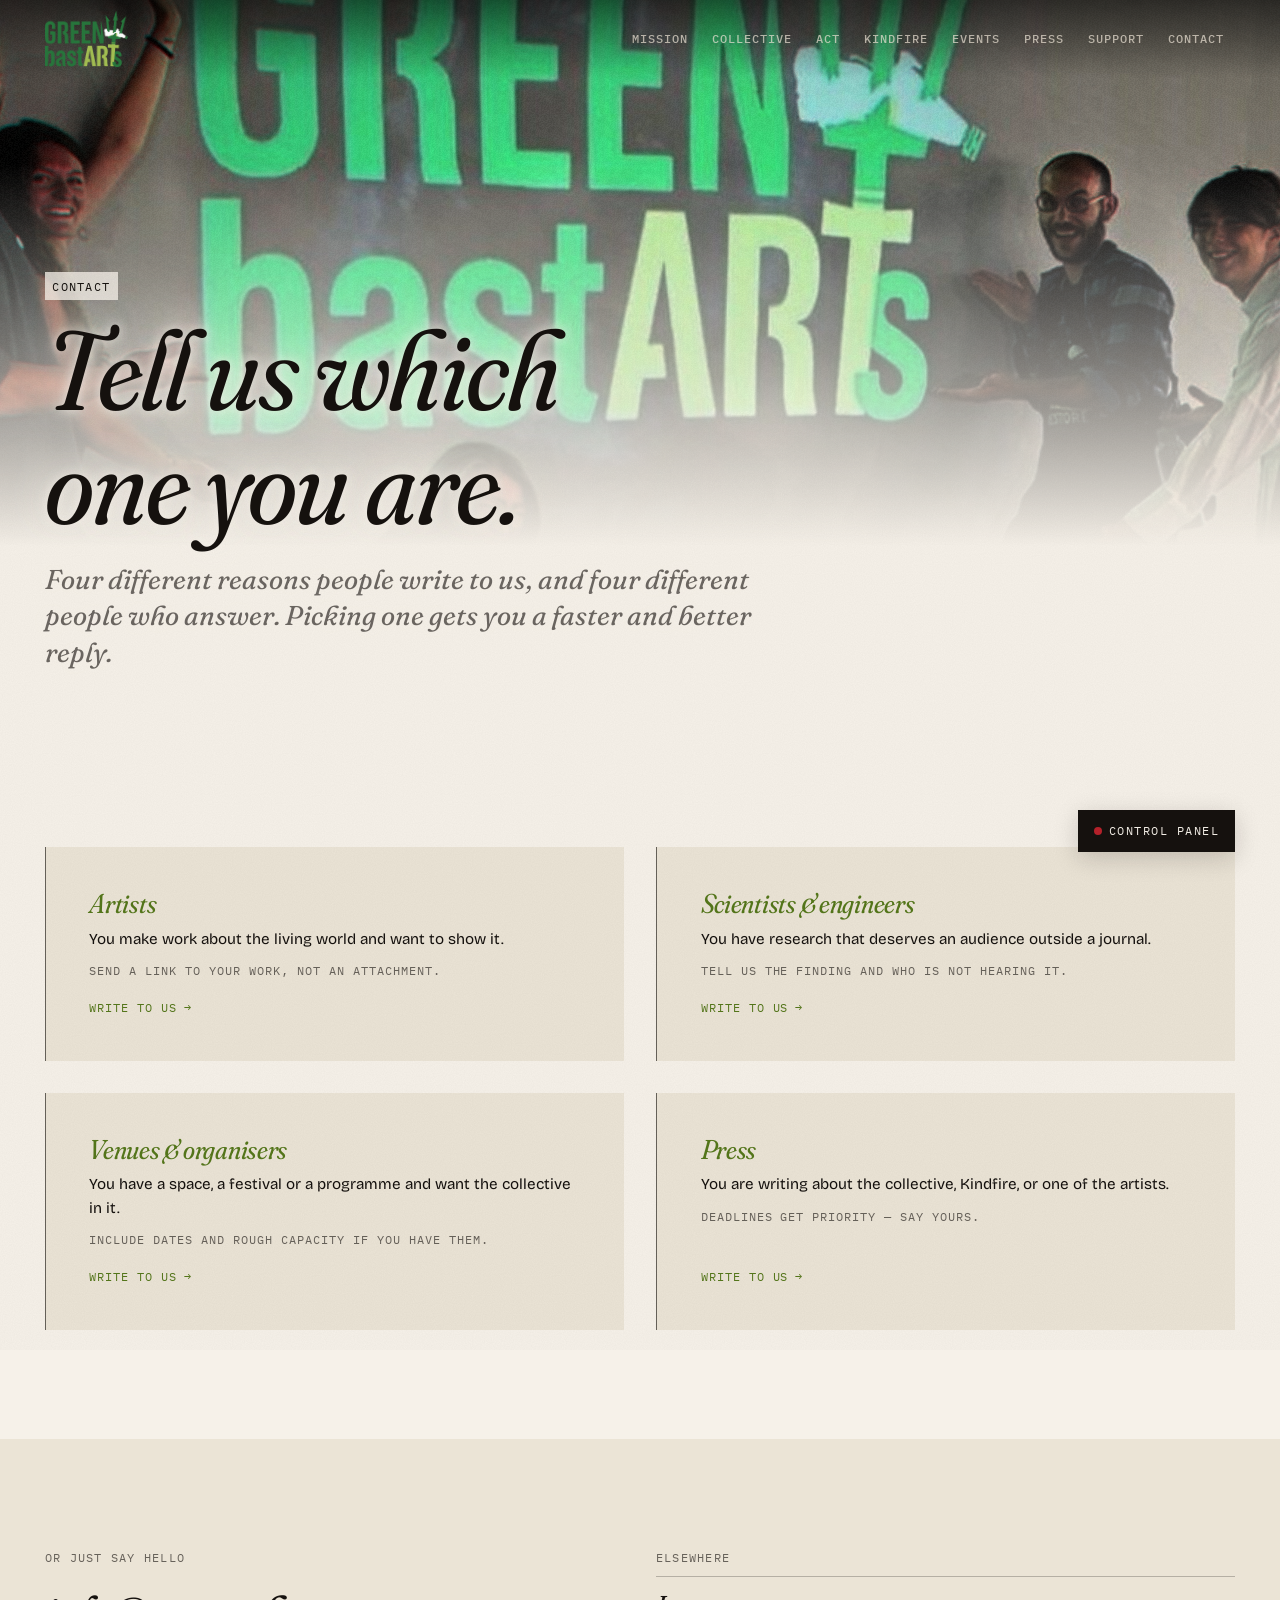
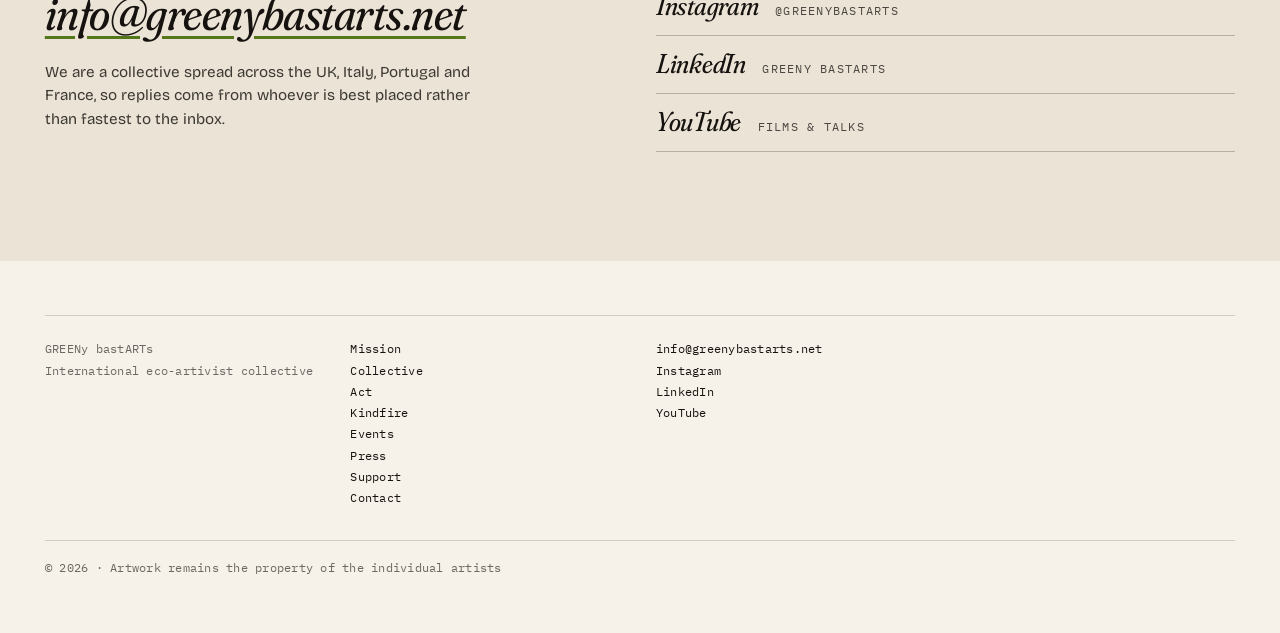
==== contact/index.html @ d74248ca "GREENy bastARTs - built site (staging mirror) Built from Basiloco/greenybastarts. .nojekyll keeps Gi" ====
<!DOCTYPE html><html lang="en-GB" class="no-js"> <head><meta name="robots" content="noindex, nofollow"><meta charset="utf-8"><script>document.documentElement.classList.remove('no-js');</script><meta name="viewport" content="width=device-width, initial-scale=1"><title>Contact — GREENy bastARTs</title><meta name="description" content="Get in touch with the GREENy bastARTs eco-artivist collective: artist submissions, research collaboration, venues, and press."><link rel="canonical" href="https://www.greenybastarts.net/contact/"><meta property="og:site_name" content="GREENy bastARTs"><meta property="og:title" content="Contact — GREENy bastARTs"><meta property="og:description" content="Get in touch with the GREENy bastARTs eco-artivist collective: artist submissions, research collaboration, venues, and press."><meta property="og:type" content="website"><meta property="og:image" content="/img/round-green-bastard.png"><meta name="twitter:card" content="summary_large_image"><link rel="icon" href="/img/round-green-bastard.png"><link rel="preconnect" href="https://fonts.googleapis.com"><link rel="preconnect" href="https://fonts.gstatic.com" crossorigin><link rel="stylesheet" href="https://fonts.googleapis.com/css2?family=Fraunces:ital,opsz,wght,SOFT,WONK@0,9..144,300..700,0..100,0..1;1,9..144,300..700,0..100,0..1&family=Bricolage+Grotesque:opsz,wdth,wght@12..96,75..100,300..700&family=IBM+Plex+Mono:wght@400;500&display=swap"><meta name="astro-view-transitions-enabled" content="true"><meta name="astro-view-transitions-fallback" content="animate"><script type="module" src="/_astro/ClientRouter.astro_astro_type_script_index_0_lang.CDGfc0hd.js"></script><link rel="stylesheet" href="/_astro/contact.BU_7U3_t.css">
<style>.page-hero[data-astro-cid-s5hxusys]{min-height:82vh;display:flex;align-items:flex-end;background:linear-gradient(to bottom,transparent 22%,var(--ink) 74%);position:relative}.ph-video[data-astro-cid-s5hxusys]{position:absolute;inset:0;width:100%;height:100%;object-fit:cover;z-index:-1;background:#0d0b0a}.has-video[data-astro-cid-s5hxusys]{min-height:88vh}.has-video[data-astro-cid-s5hxusys] .ph-in[data-astro-cid-s5hxusys]{position:relative}@media(prefers-reduced-motion:reduce){.ph-video[data-astro-cid-s5hxusys]{display:none}}.page-hero[data-astro-cid-s5hxusys] .u-eyebrow[data-astro-cid-s5hxusys]{display:inline-block;padding:.35em .6em;background:color-mix(in srgb,var(--ink) 78%,transparent);color:var(--paper)}.ph-in[data-astro-cid-s5hxusys]{padding-bottom:clamp(2rem,1rem + 4vw,5rem)}.ph-title[data-astro-cid-s5hxusys]{font-size:var(--t-2xl);margin-top:.8rem;max-width:14ch;text-shadow:0 0 40px var(--ink),0 0 12px var(--ink)}.ph-lede[data-astro-cid-s5hxusys]{font-family:var(--serif);font-style:italic;font-variation-settings:"opsz" 40,"SOFT" 40,"WONK" 1;font-size:var(--t-md);line-height:1.35;margin-top:1.2rem;max-width:44ch;color:var(--mute);text-shadow:0 0 30px var(--ink),0 0 8px var(--ink)}
.route-grid[data-astro-cid-uw5kdbxl]{list-style:none;padding:0;margin:0}.route-in[data-astro-cid-uw5kdbxl]{height:100%;background:var(--ink-2);border-left:var(--seam) solid var(--tide);display:flex;flex-direction:column;gap:.6rem;text-decoration:none;color:inherit;transition:border-color .3s ease,background .3s ease}.route-in[data-astro-cid-uw5kdbxl]:hover,.route-in[data-astro-cid-uw5kdbxl]:focus-visible{border-left-color:var(--lichen);background:var(--forest-deep)}.route-who[data-astro-cid-uw5kdbxl]{font-size:var(--t-md);color:var(--lichen)}.route-what[data-astro-cid-uw5kdbxl]{font-size:var(--t-sm);color:var(--pulp)}.route-note[data-astro-cid-uw5kdbxl]{color:var(--tide);letter-spacing:.08em;flex:1}.route-go[data-astro-cid-uw5kdbxl]{color:var(--lichen);display:inline-flex;align-items:center;gap:.5em;margin-top:.5rem}.route-in[data-astro-cid-uw5kdbxl]:hover .arw[data-astro-cid-uw5kdbxl]{transform:translate(4px)}.route-go[data-astro-cid-uw5kdbxl] .arw[data-astro-cid-uw5kdbxl]{transition:transform .24s ease}.reach[data-astro-cid-uw5kdbxl]{padding-block:var(--bay)}.reach-grid[data-astro-cid-uw5kdbxl]{gap:var(--gut);align-items:start}.reach-mail[data-astro-cid-uw5kdbxl]{font-size:var(--t-lg);word-break:break-word}.reach-a[data-astro-cid-uw5kdbxl]{color:inherit;text-decoration-color:var(--lichen);text-underline-offset:6px;text-decoration-thickness:3px}.reach-a[data-astro-cid-uw5kdbxl]:hover{color:var(--lichen)}.reach-note[data-astro-cid-uw5kdbxl]{color:color-mix(in srgb,var(--pulp) 82%,transparent);max-width:44ch;font-size:var(--t-sm)}.social[data-astro-cid-uw5kdbxl]{list-style:none;padding:0;margin:.6rem 0 0}.soc[data-astro-cid-uw5kdbxl]{display:flex;flex-wrap:wrap;align-items:baseline;gap:.2em .9em;padding:.9rem 0;border-top:var(--seam) solid color-mix(in srgb,var(--pulp) 25%,transparent);text-decoration:none;color:inherit}.social[data-astro-cid-uw5kdbxl] li[data-astro-cid-uw5kdbxl]:last-child .soc[data-astro-cid-uw5kdbxl]{border-bottom:var(--seam) solid color-mix(in srgb,var(--pulp) 25%,transparent)}.soc-n[data-astro-cid-uw5kdbxl]{font-size:var(--t-md)}.soc[data-astro-cid-uw5kdbxl]:hover .soc-n[data-astro-cid-uw5kdbxl]{color:var(--lichen)}.soc-h[data-astro-cid-uw5kdbxl]{color:color-mix(in srgb,var(--pulp) 75%,transparent);letter-spacing:.1em}
</style></head> <body class> <canvas class="scene" id="scene" aria-hidden="true" data-astro-transition-persist="scene"></canvas> <div class="cursor" id="cursor" aria-hidden="true" data-astro-transition-persist="cursor"><span></span></div> <script type="module" src="/_astro/Scene.astro_astro_type_script_index_0_lang.OBQF2uPX.js"></script>  <a class="skip" href="#main">Skip to content</a> <header class="site-head" data-astro-transition-persist="head"> <div class="head-inner"> <a class="brand" href="/" aria-label="GREENy bastARTs — home"> <img src="/img/greeny-bastard.png" alt="" width="120" height="80"> </a> <button class="burger u-mono" type="button" aria-expanded="false" aria-controls="sitenav" data-burger> <span data-burger-label>Menu</span> </button> <nav class="site-nav" id="sitenav" aria-label="Main"> <ul> <li><a href="/what" data-nav>Mission</a></li><li><a href="/who" data-nav>Collective</a></li><li><a href="/how" data-nav>Act</a></li><li><a href="/kindfire" data-nav>Kindfire</a></li><li><a href="/events" data-nav>Events</a></li><li><a href="/press" data-nav>Press</a></li><li><a href="/shop" data-nav>Support</a></li><li><a href="/contact" data-nav aria-current="page">Contact</a></li> </ul> </nav> </div> </header> <main id="main" data-photo="/img/yes-2.jpg">  <section class="page-hero " data-astro-cid-s5hxusys>  <div class="shell ph-in" data-astro-cid-s5hxusys> <p class="u-eyebrow" data-astro-cid-s5hxusys>Contact</p> <h1 class="u-display ph-title" data-astro-cid-s5hxusys>Tell us which one you are.</h1> <p class="ph-lede" data-astro-cid-s5hxusys>Four different reasons people write to us, and four different people who answer. Picking one gets you a faster and better reply.</p>  </div> </section>  <section class="bay shell" data-astro-cid-uw5kdbxl> <ul class="tess route-grid" data-astro-cid-uw5kdbxl> <li class="f-6 route rv" data-astro-cid-uw5kdbxl> <a class="route-in pad" href="mailto:info@greenybastarts.net?subject=Artist%20submission" data-astro-cid-uw5kdbxl> <h2 class="u-display route-who" data-astro-cid-uw5kdbxl>Artists</h2> <p class="route-what" data-astro-cid-uw5kdbxl>You make work about the living world and want to show it.</p> <p class="route-note u-mono" data-astro-cid-uw5kdbxl>Send a link to your work, not an attachment.</p> <span class="route-go u-mono" data-astro-cid-uw5kdbxl>
Write to us <span class="arw" aria-hidden="true" data-astro-cid-uw5kdbxl>&rarr;</span> </span> </a> </li><li class="f-6 route rv" data-astro-cid-uw5kdbxl> <a class="route-in pad" href="mailto:info@greenybastarts.net?subject=Research%20collaboration" data-astro-cid-uw5kdbxl> <h2 class="u-display route-who" data-astro-cid-uw5kdbxl>Scientists &amp; engineers</h2> <p class="route-what" data-astro-cid-uw5kdbxl>You have research that deserves an audience outside a journal.</p> <p class="route-note u-mono" data-astro-cid-uw5kdbxl>Tell us the finding and who is not hearing it.</p> <span class="route-go u-mono" data-astro-cid-uw5kdbxl>
Write to us <span class="arw" aria-hidden="true" data-astro-cid-uw5kdbxl>&rarr;</span> </span> </a> </li><li class="f-6 route rv" data-astro-cid-uw5kdbxl> <a class="route-in pad" href="mailto:info@greenybastarts.net?subject=Venue%20or%20programme" data-astro-cid-uw5kdbxl> <h2 class="u-display route-who" data-astro-cid-uw5kdbxl>Venues &amp; organisers</h2> <p class="route-what" data-astro-cid-uw5kdbxl>You have a space, a festival or a programme and want the collective in it.</p> <p class="route-note u-mono" data-astro-cid-uw5kdbxl>Include dates and rough capacity if you have them.</p> <span class="route-go u-mono" data-astro-cid-uw5kdbxl>
Write to us <span class="arw" aria-hidden="true" data-astro-cid-uw5kdbxl>&rarr;</span> </span> </a> </li><li class="f-6 route rv" data-astro-cid-uw5kdbxl> <a class="route-in pad" href="mailto:info@greenybastarts.net?subject=Press%20enquiry" data-astro-cid-uw5kdbxl> <h2 class="u-display route-who" data-astro-cid-uw5kdbxl>Press</h2> <p class="route-what" data-astro-cid-uw5kdbxl>You are writing about the collective, Kindfire, or one of the artists.</p> <p class="route-note u-mono" data-astro-cid-uw5kdbxl>Deadlines get priority — say yours.</p> <span class="route-go u-mono" data-astro-cid-uw5kdbxl>
Write to us <span class="arw" aria-hidden="true" data-astro-cid-uw5kdbxl>&rarr;</span> </span> </a> </li> </ul> </section> <section class="reach g-forest" data-astro-cid-uw5kdbxl> <div class="shell" data-astro-cid-uw5kdbxl> <div class="tess reach-grid" data-astro-cid-uw5kdbxl> <div class="f-6 stack" data-astro-cid-uw5kdbxl> <p class="u-eyebrow" data-astro-cid-uw5kdbxl>Or just say hello</p> <p class="reach-mail u-display" data-astro-cid-uw5kdbxl> <a class="reach-a" href="mailto:info@greenybastarts.net" data-astro-cid-uw5kdbxl>info@greenybastarts.net</a> </p> <p class="reach-note" data-astro-cid-uw5kdbxl>
We are a collective spread across the UK, Italy, Portugal and France, so replies come
            from whoever is best placed rather than fastest to the inbox.
</p> </div> <div class="f-6 stack-sm" data-astro-cid-uw5kdbxl> <p class="u-eyebrow" data-astro-cid-uw5kdbxl>Elsewhere</p> <ul class="social" data-astro-cid-uw5kdbxl> <li data-astro-cid-uw5kdbxl> <a class="soc" href="https://www.instagram.com/greenybastarts/" target="_blank" rel="me noopener" data-astro-cid-uw5kdbxl> <span class="soc-n u-display" data-astro-cid-uw5kdbxl>Instagram</span> <span class="soc-h u-mono" data-astro-cid-uw5kdbxl>@greenybastarts</span> </a> </li> <li data-astro-cid-uw5kdbxl> <a class="soc" href="https://www.linkedin.com/company/greenybastarts/" target="_blank" rel="me noopener" data-astro-cid-uw5kdbxl> <span class="soc-n u-display" data-astro-cid-uw5kdbxl>LinkedIn</span> <span class="soc-h u-mono" data-astro-cid-uw5kdbxl>GREENy bastARTs</span> </a> </li> <li data-astro-cid-uw5kdbxl> <a class="soc" href="https://www.youtube.com/channel/UC-2mrV_EYEUT1VHwZpwODZg" target="_blank" rel="me noopener" data-astro-cid-uw5kdbxl> <span class="soc-n u-display" data-astro-cid-uw5kdbxl>YouTube</span> <span class="soc-h u-mono" data-astro-cid-uw5kdbxl>Films & talks</span> </a> </li> </ul> </div> </div> </div> </section>  </main> <footer class="site-foot"> <div class="shell"> <hr class="rule"> <div class="foot-grid"> <p class="u-mono foot-cell">GREENy bastARTs<br>International eco-artivist collective</p> <ul class="foot-cell u-mono foot-list"> <li><a href="/what">Mission</a></li><li><a href="/who">Collective</a></li><li><a href="/how">Act</a></li><li><a href="/kindfire">Kindfire</a></li><li><a href="/events">Events</a></li><li><a href="/press">Press</a></li><li><a href="/shop">Support</a></li><li><a href="/contact">Contact</a></li> </ul> <ul class="foot-cell u-mono foot-list"> <li><a href="mailto:info@greenybastarts.net">info@greenybastarts.net</a></li> <li><a href="https://www.instagram.com/greenybastarts/" rel="me noopener" target="_blank">Instagram</a></li> <li><a href="https://www.linkedin.com/company/greenybastarts/" rel="me noopener" target="_blank">LinkedIn</a></li> <li><a href="https://www.youtube.com/channel/UC-2mrV_EYEUT1VHwZpwODZg" rel="me noopener" target="_blank">YouTube</a></li> </ul> <p class="u-mono foot-cell foot-legal">&copy; 2026 &middot; Artwork remains the property of the individual artists</p> </div> </div> </footer> <div class="cp" data-cp hidden> <button class="cp-toggle u-mono" type="button" data-cp-toggle aria-expanded="false" aria-controls="cp-box"> <span class="cp-dot" aria-hidden="true"></span> Control panel
</button> <section class="cp-box" id="cp-box" aria-label="Control panel" hidden> <header class="cp-head"> <div> <p class="u-eyebrow">Control panel</p> <p class="cp-sub">Talk to the session building this site. Say what to change.</p> </div> <button class="cp-close" type="button" data-cp-close aria-label="Close">×</button> </header> <form class="cp-gate" data-cp-gate> <label class="u-mono" for="cp-key">Password</label> <input id="cp-key" type="password" autocomplete="off" required> <label class="u-mono" for="cp-name">Your name</label> <input id="cp-name" type="text" autocomplete="name" maxlength="40" required> <button class="btn" type="submit">Enter <span class="arw" aria-hidden="true">&rarr;</span></button> <p class="cp-err u-mono" data-cp-err hidden>Not that one.</p> </form> <div class="cp-chat" data-cp-chat hidden> <ol class="cp-log" data-cp-log role="log" aria-live="polite"></ol> <form class="cp-send" data-cp-send> <textarea data-cp-text rows="2" maxlength="1500" placeholder="What should change?" required></textarea> <button class="btn" type="submit">Send <span class="arw" aria-hidden="true">&rarr;</span></button> </form> <p class="cp-note u-mono">Replies arrive here when the session picks it up. <button type="button" class="cp-leave" data-cp-leave>Leave</button></p> </div> </section> </div> <script type="module">const s="cp-key",g="cp-name",b="cp-open",a={get:e=>{try{return localStorage.getItem(e)}catch{return null}},set:(e,l)=>{try{localStorage.setItem(e,l)}catch{}},del:e=>{try{localStorage.removeItem(e)}catch{}}};function N(){const e=document.querySelector("[data-cp]");if(!e||e.dataset.bound)return;e.dataset.bound="1",e.hidden=!1;const l=e.querySelector("[data-cp-toggle]"),S=e.querySelector("#cp-box"),r=e.querySelector("[data-cp-gate]"),v=e.querySelector("[data-cp-chat]"),i=e.querySelector("[data-cp-log]"),q=e.querySelector("[data-cp-err]"),x=e.querySelector("[data-cp-send]"),k=e.querySelector("[data-cp-text]");let d=0,u="";const w=t=>new Date(t).toLocaleString("en-GB",{day:"numeric",month:"short",hour:"2-digit",minute:"2-digit"}),I=t=>{const n=t.map(c=>c.id).join(",");n!==u&&(u=n,i.replaceChildren(...t.map(c=>{const o=document.createElement("li");o.className=`cp-m is-${c.role}`;const h=document.createElement("p");h.className="u-mono cp-who",h.textContent=`${c.role==="session"?"the session":c.from} · ${w(c.ts)}`;const f=document.createElement("p");return f.className="cp-text",f.textContent=c.text,o.append(h,f),o})),i.scrollTop=i.scrollHeight)},p=async()=>{const t=a.get(s);if(t)try{const n=await fetch(`/api/panel?key=${encodeURIComponent(t)}`,{cache:"no-store"});if(n.status===401){m();return}n.ok&&I((await n.json()).messages??[])}catch{}},L=()=>{clearInterval(d),d=window.setInterval(p,6e3),p()},E=()=>{r.hidden=!0,v.hidden=!1,L()},m=()=>{a.del(s),a.del(g),clearInterval(d),v.hidden=!0,r.hidden=!1},y=t=>{S.hidden=!t,l.setAttribute("aria-expanded",String(t)),a.set(b,t?"1":"0"),t&&a.get(s)&&E(),t||clearInterval(d)};l.addEventListener("click",()=>y(S.hidden)),e.querySelector("[data-cp-close]").addEventListener("click",()=>y(!1)),e.querySelector("[data-cp-leave]").addEventListener("click",m),r.addEventListener("submit",async t=>{t.preventDefault();const n=r.querySelector("#cp-key").value.trim(),c=r.querySelector("#cp-name").value.trim(),o=await fetch(`/api/panel?key=${encodeURIComponent(n)}`,{cache:"no-store"}).catch(()=>null);if(!o||o.status===401){q.hidden=!1;return}q.hidden=!0,a.set(s,n),a.set(g,c),E()}),x.addEventListener("submit",async t=>{t.preventDefault();const n=k.value.trim();if(!n)return;const c=await fetch("/api/panel",{method:"POST",headers:{"content-type":"application/json"},body:JSON.stringify({key:a.get(s),from:a.get(g)??"someone",text:n})}).catch(()=>null);c?.ok?(k.value="",u="",p()):c?.status===401&&m()}),a.get(b)==="1"&&y(!0)}document.addEventListener("astro:page-load",N);</script>  <script type="module">const a=()=>window.matchMedia("(prefers-reduced-motion: reduce)").matches;function d(){const e=document.querySelectorAll(".rv:not(.is-in)");if(a()||!("IntersectionObserver"in window))return e.forEach(t=>t.classList.add("is-in")),()=>{};const r=new IntersectionObserver(t=>{for(const n of t)n.isIntersecting&&(n.target.classList.add("is-in"),r.unobserve(n.target))},{rootMargin:"0px 0px -6% 0px",threshold:.05});return e.forEach(t=>r.observe(t)),()=>r.disconnect()}function l(){const e=document.querySelector(".site-head"),r=document.querySelector("[data-burger]"),t=document.querySelector("[data-burger-label]");if(!e)return()=>{};const n=()=>{const o=e.classList.toggle("is-open");r?.setAttribute("aria-expanded",String(o)),t&&(t.textContent=o?"Close":"Menu")};r?.addEventListener("click",n);const c=()=>e.classList.toggle("is-stuck",window.scrollY>40);c(),window.addEventListener("scroll",c,{passive:!0});const i=location.pathname.replace(/\/$/,"")||"/";return document.querySelectorAll("[data-nav]").forEach(o=>{(o.getAttribute("href").replace(/\/$/,"")||"/")===i?o.setAttribute("aria-current","page"):o.removeAttribute("aria-current")}),()=>{r?.removeEventListener("click",n),window.removeEventListener("scroll",c),e.classList.remove("is-open")}}let s=[];function u(){s.forEach(e=>e()),s=[d(),l()]}document.addEventListener("astro:page-load",u);document.addEventListener("astro:before-swap",()=>{s.forEach(e=>e()),s=[]});</script>  </body> </html>
---- _astro/contact.BU_7U3_t.css ----
:root{--ink: #f6f1e9;--ink-2: #ebe4d6;--paper: #16120f;--red: #b7222b;--green: #9cc048;--green-ink: #55771b;--mute: rgba(22, 18, 15, .62);--line: rgba(22, 18, 15, .16);--dark: #16120f;--light: #efe6d8;--pulp: var(--paper);--lichen: var(--green-ink);--lichen-hot: #6f9a22;--pulp-2: var(--paper);--forest: var(--ink-2);--forest-deep: var(--ink-2);--tide: var(--mute);--tide-pale: var(--mute);--seam: 1px;--rule: 1px;--serif: "Fraunces", "Iowan Old Style", Georgia, serif;--sans: "Bricolage Grotesque", system-ui, sans-serif;--mono: "IBM Plex Mono", ui-monospace, Menlo, monospace;--display: var(--serif);--body: var(--sans);--t-xs: clamp(.7rem, .66rem + .18vw, .78rem);--t-sm: clamp(.86rem, .82rem + .2vw, .95rem);--t-base: clamp(1.02rem, .96rem + .3vw, 1.15rem);--t-md: clamp(1.3rem, 1.15rem + .7vw, 1.7rem);--t-lg: clamp(1.9rem, 1.4rem + 2vw, 3rem);--t-xl: clamp(2.6rem, 1.5rem + 4.5vw, 5.4rem);--t-2xl: clamp(3.2rem, 1.4rem + 7vw, 8rem);--gut: clamp(1rem, .6rem + 1.8vw, 2rem);--bay: clamp(3.5rem, 2rem + 6vw, 8rem);--measure: 58ch;--edge: clamp(1.1rem, .4rem + 3vw, 4.5rem);color-scheme:dark}*,*:before,*:after{box-sizing:border-box}*{margin:0}html{-webkit-text-size-adjust:100%;overflow-x:clip}@media(prefers-reduced-motion:reduce){*,*:before,*:after{animation-duration:.001ms!important;animation-iteration-count:1!important;transition-duration:.001ms!important}}body{background:var(--ink);color:var(--paper);font-family:var(--sans);font-size:var(--t-base);line-height:1.55;font-weight:400;-webkit-font-smoothing:antialiased;text-rendering:optimizeLegibility;overflow-x:hidden}body:after{content:"";position:fixed;inset:-50%;z-index:998;pointer-events:none;opacity:.055;background-image:url("data:image/svg+xml;utf8,<svg xmlns='http://www.w3.org/2000/svg' width='240' height='240'><filter id='n'><feTurbulence type='fractalNoise' baseFrequency='0.9' numOctaves='2' stitchTiles='stitch'/><feColorMatrix values='0 0 0 0 0 0 0 0 0 0 0 0 0 0 0 0 0 0 0.6 0'/></filter><rect width='100%' height='100%' filter='url(%23n)'/></svg>");animation:grain .5s steps(3) infinite}@keyframes grain{0%{transform:translate(0)}33%{transform:translate(-3%,2%)}66%{transform:translate(2%,-3%)}to{transform:translate(0)}}@media(prefers-reduced-motion:reduce){body:after{animation:none}}main{position:relative;z-index:1}img,picture,svg,video{display:block;max-width:100%;height:auto}button,input,textarea,select{font:inherit;color:inherit}:focus-visible{outline:2px solid var(--green-ink);outline-offset:3px}::selection{background:var(--red);color:var(--light)}.u-display{font-family:var(--serif);font-weight:400;font-style:italic;font-variation-settings:"opsz" 144,"SOFT" 60,"WONK" 1;line-height:1.02;letter-spacing:-.01em;text-wrap:balance}.u-display-roman{font-style:normal;font-variation-settings:"opsz" 144,"SOFT" 30,"WONK" 0}.u-mono{font-family:var(--mono);font-size:var(--t-xs);font-weight:400;letter-spacing:.08em;text-transform:uppercase}.u-eyebrow{font-family:var(--mono);font-size:var(--t-xs);letter-spacing:.1em;text-transform:uppercase;color:var(--mute)}.u-lede{font-family:var(--serif);font-style:italic;font-variation-settings:"opsz" 40,"SOFT" 40,"WONK" 1;font-size:var(--t-md);line-height:1.35;max-width:38ch;text-wrap:pretty}.u-prose{max-width:var(--measure);text-wrap:pretty}.u-prose>*+*{margin-top:1em}.u-prose strong{font-weight:600;color:var(--paper)}.u-prose a,.prose-link{color:inherit;text-decoration-color:var(--red);text-decoration-thickness:1px;text-underline-offset:4px}.u-prose a:hover,.prose-link:hover{color:var(--red)}.shell{width:100%;max-width:1500px;margin-inline:auto;padding-inline:var(--edge)}.bay{padding-block:var(--bay)}.stack-sm>*+*{margin-top:.6rem}.stack>*+*{margin-top:1.4rem}.pad{padding:clamp(1.4rem,.8rem + 2.4vw,3.2rem)}.pad-lg{padding:clamp(2rem,1rem + 4vw,5rem)}.tess{display:grid;grid-template-columns:repeat(12,1fr);gap:var(--gut)}.tess>*{min-width:0}@media(max-width:860px){.tess{grid-template-columns:repeat(6,1fr)}}.f-3{grid-column:span 3}.f-4{grid-column:span 4}.f-5{grid-column:span 5}.f-6{grid-column:span 6}.f-7{grid-column:span 7}.f-8{grid-column:span 8}.f-9{grid-column:span 9}.f-12{grid-column:span 12}@media(max-width:860px){.f-3,.f-4,.f-5{grid-column:span 3}.f-6,.f-7,.f-8,.f-9,.f-12{grid-column:span 6}}@media(max-width:520px){.f-3,.f-4,.f-5{grid-column:span 6}}.rule,.rule-thin{border:0;border-top:1px solid var(--line);margin:0}.page-hero~*{background-color:var(--ink)}.g-ink{background:var(--ink);color:var(--paper)}.g-ink-2{background:var(--ink-2);color:var(--paper)}.g-pulp{background:var(--paper);color:var(--ink)}.g-lichen{background:var(--green);color:var(--dark)}.g-forest,.g-forest-deep,.g-tide{background:var(--ink-2);color:var(--paper)}.g-pulp .u-eyebrow{color:#efe6d899}.g-lichen .u-eyebrow{color:#16120f99}.g-pulp .u-prose strong{color:var(--ink)}.btn{display:inline-flex;align-items:center;gap:.6em;font-family:var(--serif);font-style:italic;font-variation-settings:"opsz" 24,"SOFT" 40,"WONK" 1;font-size:var(--t-base);padding:.55em .2em;border:0;border-bottom:1px solid var(--line);background:transparent;color:inherit;text-decoration:none;cursor:pointer;transition:border-color .25s ease,color .25s ease}.btn:hover,.btn:focus-visible{border-bottom-color:var(--red);color:var(--paper)}.btn-solid{border-bottom-color:var(--green)}.g-pulp .btn{border-bottom-color:#efe6d859}.g-lichen .btn{border-bottom-color:#16120f59}.frag{position:relative;overflow:hidden;background:var(--ink-2)}.frag img{width:100%;height:100%;object-fit:cover;filter:saturate(.9) contrast(1.02)}.frag-fit img{object-fit:contain}.frag-fit.on-pulp{background:var(--paper)}.frag figcaption{font-family:var(--serif);font-style:italic;font-size:var(--t-sm);padding:.7rem 0;color:var(--mute)}.tess>.ar-1,.tess>.ar-43,.tess>.ar-34,.tess>.ar-169,.tess>.ar-219{align-self:start}.frag.ar-1>img{aspect-ratio:1;height:auto}.frag.ar-43>img{aspect-ratio:4 / 3;height:auto}.frag.ar-34>img{aspect-ratio:3 / 4;height:auto}.frag.ar-169>img{aspect-ratio:16 / 9;height:auto}.frag.ar-219>img{aspect-ratio:21 / 9;height:auto}.rv{opacity:0;filter:blur(6px);transform:translateY(10px);transition:opacity 1.1s ease,filter 1.1s ease,transform 1.1s ease}.rv.is-in{opacity:1;filter:none;transform:none}@media(prefers-reduced-motion:reduce){.rv{opacity:1;filter:none;transform:none}}.no-js .rv{opacity:1;filter:none;transform:none}.skip{position:absolute;left:-9999px;top:0;z-index:999;background:var(--green);color:var(--dark);padding:.8rem 1.2rem;font-family:var(--mono);font-size:var(--t-xs);text-transform:uppercase;letter-spacing:.08em;text-decoration:none}.skip:focus{left:0}.vh{position:absolute;width:1px;height:1px;overflow:hidden;clip-path:inset(50%);white-space:nowrap}.astro-route-announcer{position:absolute;left:0;top:0;clip:rect(0 0 0 0);clip-path:inset(50%);overflow:hidden;white-space:nowrap;width:1px;height:1px}.scene{position:fixed;inset:0;width:100%;height:100%;z-index:0;pointer-events:none;opacity:0;transition:opacity 1.2s ease;background:var(--ink)}.scene.is-live{opacity:1}.no-gl .scene{display:none}.cursor{position:fixed;left:0;top:0;z-index:999;pointer-events:none;width:0;height:0;display:none}.has-cursor .cursor{display:block}.has-cursor,.has-cursor a,.has-cursor button{cursor:none}.cursor span{position:absolute;left:-9px;top:-9px;width:18px;height:18px;border-radius:50%;border:1px solid #fff;background:#ffffff1f;mix-blend-mode:difference;transition:transform .35s cubic-bezier(.2,.8,.3,1),background .3s ease}.cursor.is-link span{transform:scale(2.6);background:#ffffff40}@keyframes astroFadeInOut{0%{opacity:1}to{opacity:0}}@keyframes astroFadeIn{0%{opacity:0;mix-blend-mode:plus-lighter}to{opacity:1;mix-blend-mode:plus-lighter}}@keyframes astroFadeOut{0%{opacity:1;mix-blend-mode:plus-lighter}to{opacity:0;mix-blend-mode:plus-lighter}}@keyframes astroSlideFromRight{0%{transform:translate(100%)}}@keyframes astroSlideFromLeft{0%{transform:translate(-100%)}}@keyframes astroSlideToRight{to{transform:translate(100%)}}@keyframes astroSlideToLeft{to{transform:translate(-100%)}}@media(prefers-reduced-motion){::view-transition-group(*),::view-transition-old(*),::view-transition-new(*){animation:none!important}[data-astro-transition-scope]{animation:none!important}}.cp [hidden]{display:none!important}.cp{position:fixed;right:var(--edge);bottom:calc(var(--edge) + .2rem);z-index:70;display:flex;flex-direction:column;align-items:flex-end;gap:.6rem}.cp-toggle{display:inline-flex;align-items:center;gap:.5em;background:var(--paper);color:var(--ink);border:0;padding:.7rem 1rem;cursor:pointer;box-shadow:0 6px 24px #16120f2e;letter-spacing:.12em}.cp-toggle:hover{background:var(--dark)}.cp-dot{width:8px;height:8px;border-radius:50%;background:var(--red);animation:cpbreathe 3.2s ease-in-out infinite}@keyframes cpbreathe{0%,to{opacity:.5}50%{opacity:1}}.cp-box{width:min(92vw,24rem);max-height:min(80vh,40rem);display:flex;flex-direction:column;background:var(--ink);color:var(--paper);border:1px solid var(--line);box-shadow:0 16px 50px #16120f38}.cp-head{display:flex;justify-content:space-between;align-items:flex-start;gap:1rem;padding:1rem 1rem .8rem;border-bottom:1px solid var(--line)}.cp-sub{margin-top:.3rem;font-family:var(--serif);font-style:italic;font-size:var(--t-sm);color:var(--mute)}.cp-close{background:transparent;border:0;color:var(--mute);font-size:1.4rem;line-height:1;cursor:pointer;padding:0 .2rem}.cp-close:hover{color:var(--paper)}.cp-gate,.cp-send{display:flex;flex-direction:column;gap:.5rem;padding:1rem}.cp-gate label{color:var(--mute)}.cp-gate input,.cp-send textarea{width:100%;font:inherit;font-size:var(--t-sm);padding:.55rem .6rem;background:var(--ink-2);color:var(--paper);border:1px solid var(--line);border-radius:0}.cp-gate input:focus-visible,.cp-send textarea:focus-visible{outline:2px solid var(--green-ink);outline-offset:2px}.cp-gate .btn,.cp-send .btn{align-self:flex-start}.cp-err{color:var(--red)}.cp-chat{display:flex;flex-direction:column;min-height:0}.cp-log{list-style:none;margin:0;padding:.8rem 1rem;overflow-y:auto;max-height:18rem;display:flex;flex-direction:column;gap:.7rem}.cp-log:empty:before{content:"Nothing yet. Say something.";font-family:var(--serif);font-style:italic;color:var(--mute)}.cp-m{padding:.5rem .7rem;background:var(--ink-2);border-left:2px solid var(--line)}.cp-m.is-session{border-left-color:var(--red)}.cp-who{color:var(--mute);text-transform:none;letter-spacing:.06em}.cp-text{margin-top:.25rem;font-size:var(--t-sm);white-space:pre-wrap}.cp-send{border-top:1px solid var(--line)}.cp-send textarea{resize:vertical;min-height:3.2rem}.cp-note{padding:0 1rem .9rem;color:var(--mute);text-transform:none;letter-spacing:.03em;display:flex;justify-content:space-between;gap:1rem}.cp-leave{background:transparent;border:0;color:var(--mute);font:inherit;text-decoration:underline;cursor:pointer;padding:0}@media(max-width:520px){.cp{right:.8rem;bottom:.8rem}.cp-box{width:calc(100vw - 1.6rem)}}@media(prefers-reduced-motion:reduce){.cp-dot{animation:none}}.site-head{position:fixed;top:0;left:0;right:0;z-index:60;background:linear-gradient(to bottom,rgba(0,0,0,.55),transparent);transition:background .4s ease}.site-head.is-stuck{background:linear-gradient(to bottom,rgba(246,241,233,.94),rgba(246,241,233,.6) 70%,transparent)}.site-head.is-stuck .site-nav a,.site-head.is-stuck .burger{color:var(--paper)}.site-head.is-stuck .burger{border-color:var(--line)}.head-inner{max-width:1600px;margin-inline:auto;padding:.7rem var(--edge);display:flex;align-items:center;gap:var(--gut)}.brand{flex:none;line-height:0}.brand img{width:clamp(80px,6.5vw,108px);height:auto}.site-nav{margin-left:auto}.site-nav ul{list-style:none;padding:0;margin:0;display:flex;gap:.1rem;flex-wrap:wrap}.site-nav a{display:block;font-family:var(--mono);font-size:var(--t-xs);font-weight:500;letter-spacing:.08em;text-transform:uppercase;text-decoration:none;color:var(--light);padding:.55rem .7rem;opacity:.7;transition:opacity .18s ease,color .18s ease}.site-nav a:hover,.site-nav a[aria-current=page]{opacity:1}html.is-light .site-nav a{color:var(--dark)}html.is-light .site-head{background:linear-gradient(to bottom,rgba(239,230,216,.55),transparent)}html.is-light .burger{color:var(--dark);border-color:#0d0b0a4d}.site-nav a[aria-current=page]{border-bottom:1px solid var(--red)}.burger{display:none;margin-left:auto;background:transparent;border:1px solid rgba(239,230,216,.4);color:var(--light);padding:.55rem .9rem;cursor:pointer}@media(max-width:1080px){.burger{display:block}.site-nav{display:none;width:100%;margin-left:0;order:3;padding-bottom:.6rem}.head-inner{flex-wrap:wrap}.site-head.is-open{background:var(--ink)}.site-head.is-open .site-nav a,.site-head.is-open .burger{color:var(--paper)}.site-head.is-open .burger{border-color:var(--line)}.site-head.is-open .site-nav{display:block}.site-nav ul{flex-direction:column;gap:0}.site-nav a{padding:.7rem 0;border-top:1px solid var(--line);opacity:1}}.site-foot{position:relative;z-index:1;background:var(--ink);padding-block:clamp(2rem,1rem + 3vw,4rem)}.foot-grid{display:grid;grid-template-columns:repeat(auto-fit,minmax(min(100%,14rem),1fr));gap:var(--gut);padding-top:1.4rem}.foot-cell{color:var(--mute);text-transform:none;letter-spacing:.02em;line-height:1.7}.foot-list{list-style:none;padding:0;margin:0}.foot-list a{color:var(--pulp);text-decoration:none}.foot-list a:hover{color:var(--lichen)}.foot-legal{grid-column:1 / -1;padding-top:1rem;border-top:1px solid var(--line)}
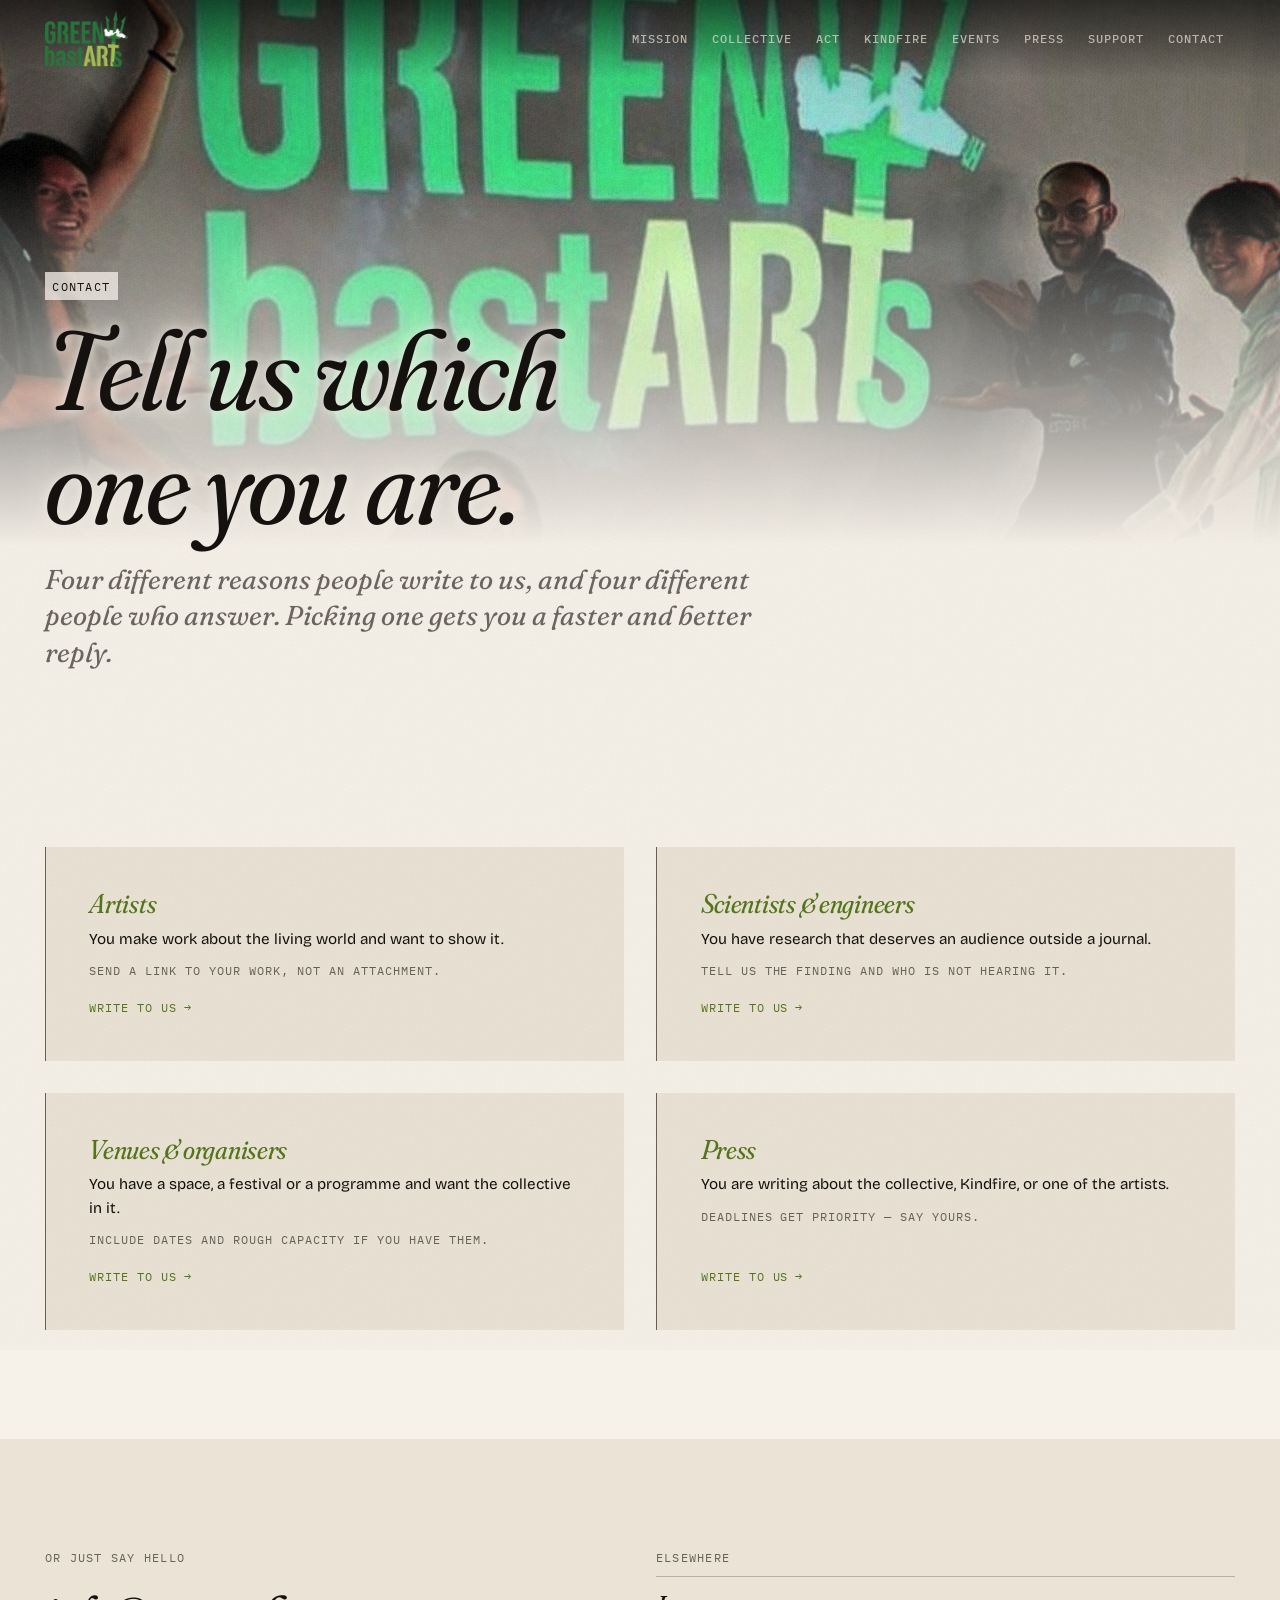
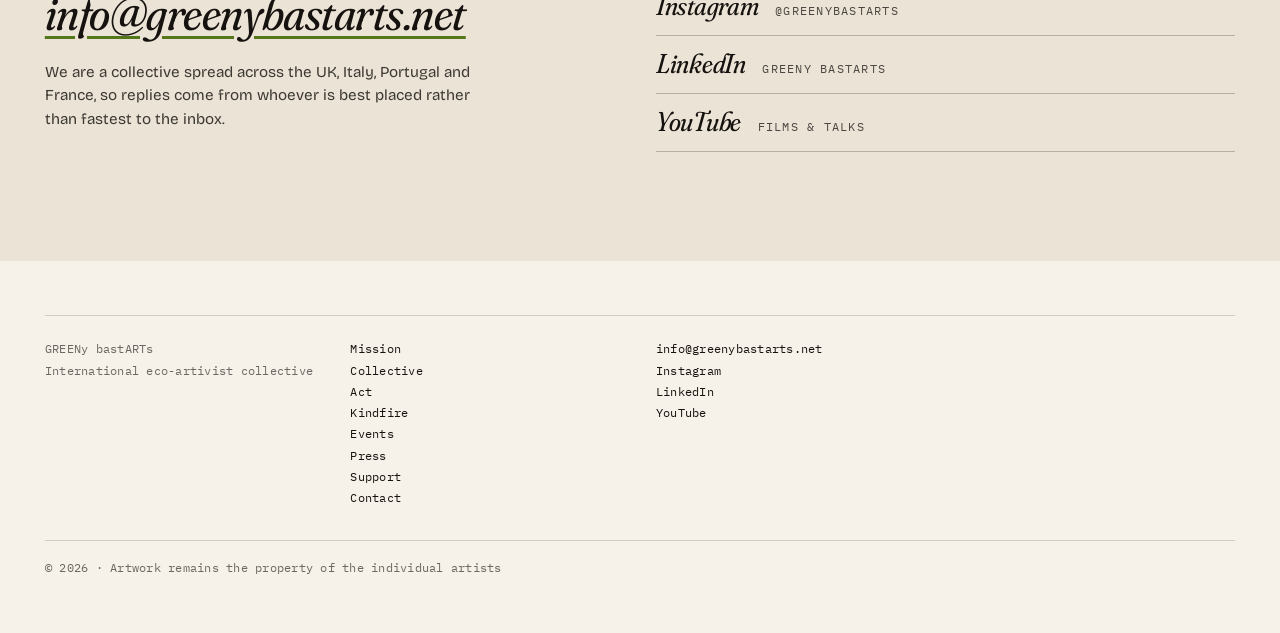
==== commit 95d32582: "Mirror rebuild 2026-09-16 20:00" ====
--- a/contact/index.html
+++ b/contact/index.html
@@ -8,5 +8,4 @@
 Write to us <span class="arw" aria-hidden="true" data-astro-cid-uw5kdbxl>&rarr;</span> </span> </a> </li> </ul> </section> <section class="reach g-forest" data-astro-cid-uw5kdbxl> <div class="shell" data-astro-cid-uw5kdbxl> <div class="tess reach-grid" data-astro-cid-uw5kdbxl> <div class="f-6 stack" data-astro-cid-uw5kdbxl> <p class="u-eyebrow" data-astro-cid-uw5kdbxl>Or just say hello</p> <p class="reach-mail u-display" data-astro-cid-uw5kdbxl> <a class="reach-a" href="mailto:info@greenybastarts.net" data-astro-cid-uw5kdbxl>info@greenybastarts.net</a> </p> <p class="reach-note" data-astro-cid-uw5kdbxl>
 We are a collective spread across the UK, Italy, Portugal and France, so replies come
             from whoever is best placed rather than fastest to the inbox.
-</p> </div> <div class="f-6 stack-sm" data-astro-cid-uw5kdbxl> <p class="u-eyebrow" data-astro-cid-uw5kdbxl>Elsewhere</p> <ul class="social" data-astro-cid-uw5kdbxl> <li data-astro-cid-uw5kdbxl> <a class="soc" href="https://www.instagram.com/greenybastarts/" target="_blank" rel="me noopener" data-astro-cid-uw5kdbxl> <span class="soc-n u-display" data-astro-cid-uw5kdbxl>Instagram</span> <span class="soc-h u-mono" data-astro-cid-uw5kdbxl>@greenybastarts</span> </a> </li> <li data-astro-cid-uw5kdbxl> <a class="soc" href="https://www.linkedin.com/company/greenybastarts/" target="_blank" rel="me noopener" data-astro-cid-uw5kdbxl> <span class="soc-n u-display" data-astro-cid-uw5kdbxl>LinkedIn</span> <span class="soc-h u-mono" data-astro-cid-uw5kdbxl>GREENy bastARTs</span> </a> </li> <li data-astro-cid-uw5kdbxl> <a class="soc" href="https://www.youtube.com/channel/UC-2mrV_EYEUT1VHwZpwODZg" target="_blank" rel="me noopener" data-astro-cid-uw5kdbxl> <span class="soc-n u-display" data-astro-cid-uw5kdbxl>YouTube</span> <span class="soc-h u-mono" data-astro-cid-uw5kdbxl>Films & talks</span> </a> </li> </ul> </div> </div> </div> </section>  </main> <footer class="site-foot"> <div class="shell"> <hr class="rule"> <div class="foot-grid"> <p class="u-mono foot-cell">GREENy bastARTs<br>International eco-artivist collective</p> <ul class="foot-cell u-mono foot-list"> <li><a href="/what">Mission</a></li><li><a href="/who">Collective</a></li><li><a href="/how">Act</a></li><li><a href="/kindfire">Kindfire</a></li><li><a href="/events">Events</a></li><li><a href="/press">Press</a></li><li><a href="/shop">Support</a></li><li><a href="/contact">Contact</a></li> </ul> <ul class="foot-cell u-mono foot-list"> <li><a href="mailto:info@greenybastarts.net">info@greenybastarts.net</a></li> <li><a href="https://www.instagram.com/greenybastarts/" rel="me noopener" target="_blank">Instagram</a></li> <li><a href="https://www.linkedin.com/company/greenybastarts/" rel="me noopener" target="_blank">LinkedIn</a></li> <li><a href="https://www.youtube.com/channel/UC-2mrV_EYEUT1VHwZpwODZg" rel="me noopener" target="_blank">YouTube</a></li> </ul> <p class="u-mono foot-cell foot-legal">&copy; 2026 &middot; Artwork remains the property of the individual artists</p> </div> </div> </footer> <div class="cp" data-cp hidden> <button class="cp-toggle u-mono" type="button" data-cp-toggle aria-expanded="false" aria-controls="cp-box"> <span class="cp-dot" aria-hidden="true"></span> Control panel
-</button> <section class="cp-box" id="cp-box" aria-label="Control panel" hidden> <header class="cp-head"> <div> <p class="u-eyebrow">Control panel</p> <p class="cp-sub">Talk to the session building this site. Say what to change.</p> </div> <button class="cp-close" type="button" data-cp-close aria-label="Close">×</button> </header> <form class="cp-gate" data-cp-gate> <label class="u-mono" for="cp-key">Password</label> <input id="cp-key" type="password" autocomplete="off" required> <label class="u-mono" for="cp-name">Your name</label> <input id="cp-name" type="text" autocomplete="name" maxlength="40" required> <button class="btn" type="submit">Enter <span class="arw" aria-hidden="true">&rarr;</span></button> <p class="cp-err u-mono" data-cp-err hidden>Not that one.</p> </form> <div class="cp-chat" data-cp-chat hidden> <ol class="cp-log" data-cp-log role="log" aria-live="polite"></ol> <form class="cp-send" data-cp-send> <textarea data-cp-text rows="2" maxlength="1500" placeholder="What should change?" required></textarea> <button class="btn" type="submit">Send <span class="arw" aria-hidden="true">&rarr;</span></button> </form> <p class="cp-note u-mono">Replies arrive here when the session picks it up. <button type="button" class="cp-leave" data-cp-leave>Leave</button></p> </div> </section> </div> <script type="module">const s="cp-key",g="cp-name",b="cp-open",a={get:e=>{try{return localStorage.getItem(e)}catch{return null}},set:(e,l)=>{try{localStorage.setItem(e,l)}catch{}},del:e=>{try{localStorage.removeItem(e)}catch{}}};function N(){const e=document.querySelector("[data-cp]");if(!e||e.dataset.bound)return;e.dataset.bound="1",e.hidden=!1;const l=e.querySelector("[data-cp-toggle]"),S=e.querySelector("#cp-box"),r=e.querySelector("[data-cp-gate]"),v=e.querySelector("[data-cp-chat]"),i=e.querySelector("[data-cp-log]"),q=e.querySelector("[data-cp-err]"),x=e.querySelector("[data-cp-send]"),k=e.querySelector("[data-cp-text]");let d=0,u="";const w=t=>new Date(t).toLocaleString("en-GB",{day:"numeric",month:"short",hour:"2-digit",minute:"2-digit"}),I=t=>{const n=t.map(c=>c.id).join(",");n!==u&&(u=n,i.replaceChildren(...t.map(c=>{const o=document.createElement("li");o.className=`cp-m is-${c.role}`;const h=document.createElement("p");h.className="u-mono cp-who",h.textContent=`${c.role==="session"?"the session":c.from} · ${w(c.ts)}`;const f=document.createElement("p");return f.className="cp-text",f.textContent=c.text,o.append(h,f),o})),i.scrollTop=i.scrollHeight)},p=async()=>{const t=a.get(s);if(t)try{const n=await fetch(`/api/panel?key=${encodeURIComponent(t)}`,{cache:"no-store"});if(n.status===401){m();return}n.ok&&I((await n.json()).messages??[])}catch{}},L=()=>{clearInterval(d),d=window.setInterval(p,6e3),p()},E=()=>{r.hidden=!0,v.hidden=!1,L()},m=()=>{a.del(s),a.del(g),clearInterval(d),v.hidden=!0,r.hidden=!1},y=t=>{S.hidden=!t,l.setAttribute("aria-expanded",String(t)),a.set(b,t?"1":"0"),t&&a.get(s)&&E(),t||clearInterval(d)};l.addEventListener("click",()=>y(S.hidden)),e.querySelector("[data-cp-close]").addEventListener("click",()=>y(!1)),e.querySelector("[data-cp-leave]").addEventListener("click",m),r.addEventListener("submit",async t=>{t.preventDefault();const n=r.querySelector("#cp-key").value.trim(),c=r.querySelector("#cp-name").value.trim(),o=await fetch(`/api/panel?key=${encodeURIComponent(n)}`,{cache:"no-store"}).catch(()=>null);if(!o||o.status===401){q.hidden=!1;return}q.hidden=!0,a.set(s,n),a.set(g,c),E()}),x.addEventListener("submit",async t=>{t.preventDefault();const n=k.value.trim();if(!n)return;const c=await fetch("/api/panel",{method:"POST",headers:{"content-type":"application/json"},body:JSON.stringify({key:a.get(s),from:a.get(g)??"someone",text:n})}).catch(()=>null);c?.ok?(k.value="",u="",p()):c?.status===401&&m()}),a.get(b)==="1"&&y(!0)}document.addEventListener("astro:page-load",N);</script>  <script type="module">const a=()=>window.matchMedia("(prefers-reduced-motion: reduce)").matches;function d(){const e=document.querySelectorAll(".rv:not(.is-in)");if(a()||!("IntersectionObserver"in window))return e.forEach(t=>t.classList.add("is-in")),()=>{};const r=new IntersectionObserver(t=>{for(const n of t)n.isIntersecting&&(n.target.classList.add("is-in"),r.unobserve(n.target))},{rootMargin:"0px 0px -6% 0px",threshold:.05});return e.forEach(t=>r.observe(t)),()=>r.disconnect()}function l(){const e=document.querySelector(".site-head"),r=document.querySelector("[data-burger]"),t=document.querySelector("[data-burger-label]");if(!e)return()=>{};const n=()=>{const o=e.classList.toggle("is-open");r?.setAttribute("aria-expanded",String(o)),t&&(t.textContent=o?"Close":"Menu")};r?.addEventListener("click",n);const c=()=>e.classList.toggle("is-stuck",window.scrollY>40);c(),window.addEventListener("scroll",c,{passive:!0});const i=location.pathname.replace(/\/$/,"")||"/";return document.querySelectorAll("[data-nav]").forEach(o=>{(o.getAttribute("href").replace(/\/$/,"")||"/")===i?o.setAttribute("aria-current","page"):o.removeAttribute("aria-current")}),()=>{r?.removeEventListener("click",n),window.removeEventListener("scroll",c),e.classList.remove("is-open")}}let s=[];function u(){s.forEach(e=>e()),s=[d(),l()]}document.addEventListener("astro:page-load",u);document.addEventListener("astro:before-swap",()=>{s.forEach(e=>e()),s=[]});</script>  </body> </html> +</p> </div> <div class="f-6 stack-sm" data-astro-cid-uw5kdbxl> <p class="u-eyebrow" data-astro-cid-uw5kdbxl>Elsewhere</p> <ul class="social" data-astro-cid-uw5kdbxl> <li data-astro-cid-uw5kdbxl> <a class="soc" href="https://www.instagram.com/greenybastarts/" target="_blank" rel="me noopener" data-astro-cid-uw5kdbxl> <span class="soc-n u-display" data-astro-cid-uw5kdbxl>Instagram</span> <span class="soc-h u-mono" data-astro-cid-uw5kdbxl>@greenybastarts</span> </a> </li> <li data-astro-cid-uw5kdbxl> <a class="soc" href="https://www.linkedin.com/company/greenybastarts/" target="_blank" rel="me noopener" data-astro-cid-uw5kdbxl> <span class="soc-n u-display" data-astro-cid-uw5kdbxl>LinkedIn</span> <span class="soc-h u-mono" data-astro-cid-uw5kdbxl>GREENy bastARTs</span> </a> </li> <li data-astro-cid-uw5kdbxl> <a class="soc" href="https://www.youtube.com/channel/UC-2mrV_EYEUT1VHwZpwODZg" target="_blank" rel="me noopener" data-astro-cid-uw5kdbxl> <span class="soc-n u-display" data-astro-cid-uw5kdbxl>YouTube</span> <span class="soc-h u-mono" data-astro-cid-uw5kdbxl>Films & talks</span> </a> </li> </ul> </div> </div> </div> </section>  </main> <footer class="site-foot"> <div class="shell"> <hr class="rule"> <div class="foot-grid"> <p class="u-mono foot-cell">GREENy bastARTs<br>International eco-artivist collective</p> <ul class="foot-cell u-mono foot-list"> <li><a href="/what">Mission</a></li><li><a href="/who">Collective</a></li><li><a href="/how">Act</a></li><li><a href="/kindfire">Kindfire</a></li><li><a href="/events">Events</a></li><li><a href="/press">Press</a></li><li><a href="/shop">Support</a></li><li><a href="/contact">Contact</a></li> </ul> <ul class="foot-cell u-mono foot-list"> <li><a href="mailto:info@greenybastarts.net">info@greenybastarts.net</a></li> <li><a href="https://www.instagram.com/greenybastarts/" rel="me noopener" target="_blank">Instagram</a></li> <li><a href="https://www.linkedin.com/company/greenybastarts/" rel="me noopener" target="_blank">LinkedIn</a></li> <li><a href="https://www.youtube.com/channel/UC-2mrV_EYEUT1VHwZpwODZg" rel="me noopener" target="_blank">YouTube</a></li> </ul> <p class="u-mono foot-cell foot-legal">&copy; 2026 &middot; Artwork remains the property of the individual artists</p> </div> </div> </footer>   <script type="module">const a=()=>window.matchMedia("(prefers-reduced-motion: reduce)").matches;function d(){const e=document.querySelectorAll(".rv:not(.is-in)");if(a()||!("IntersectionObserver"in window))return e.forEach(t=>t.classList.add("is-in")),()=>{};const r=new IntersectionObserver(t=>{for(const n of t)n.isIntersecting&&(n.target.classList.add("is-in"),r.unobserve(n.target))},{rootMargin:"0px 0px -6% 0px",threshold:.05});return e.forEach(t=>r.observe(t)),()=>r.disconnect()}function l(){const e=document.querySelector(".site-head"),r=document.querySelector("[data-burger]"),t=document.querySelector("[data-burger-label]");if(!e)return()=>{};const n=()=>{const o=e.classList.toggle("is-open");r?.setAttribute("aria-expanded",String(o)),t&&(t.textContent=o?"Close":"Menu")};r?.addEventListener("click",n);const c=()=>e.classList.toggle("is-stuck",window.scrollY>40);c(),window.addEventListener("scroll",c,{passive:!0});const i=location.pathname.replace(/\/$/,"")||"/";return document.querySelectorAll("[data-nav]").forEach(o=>{(o.getAttribute("href").replace(/\/$/,"")||"/")===i?o.setAttribute("aria-current","page"):o.removeAttribute("aria-current")}),()=>{r?.removeEventListener("click",n),window.removeEventListener("scroll",c),e.classList.remove("is-open")}}let s=[];function u(){s.forEach(e=>e()),s=[d(),l()]}document.addEventListener("astro:page-load",u);document.addEventListener("astro:before-swap",()=>{s.forEach(e=>e()),s=[]});</script>  </body> </html> 
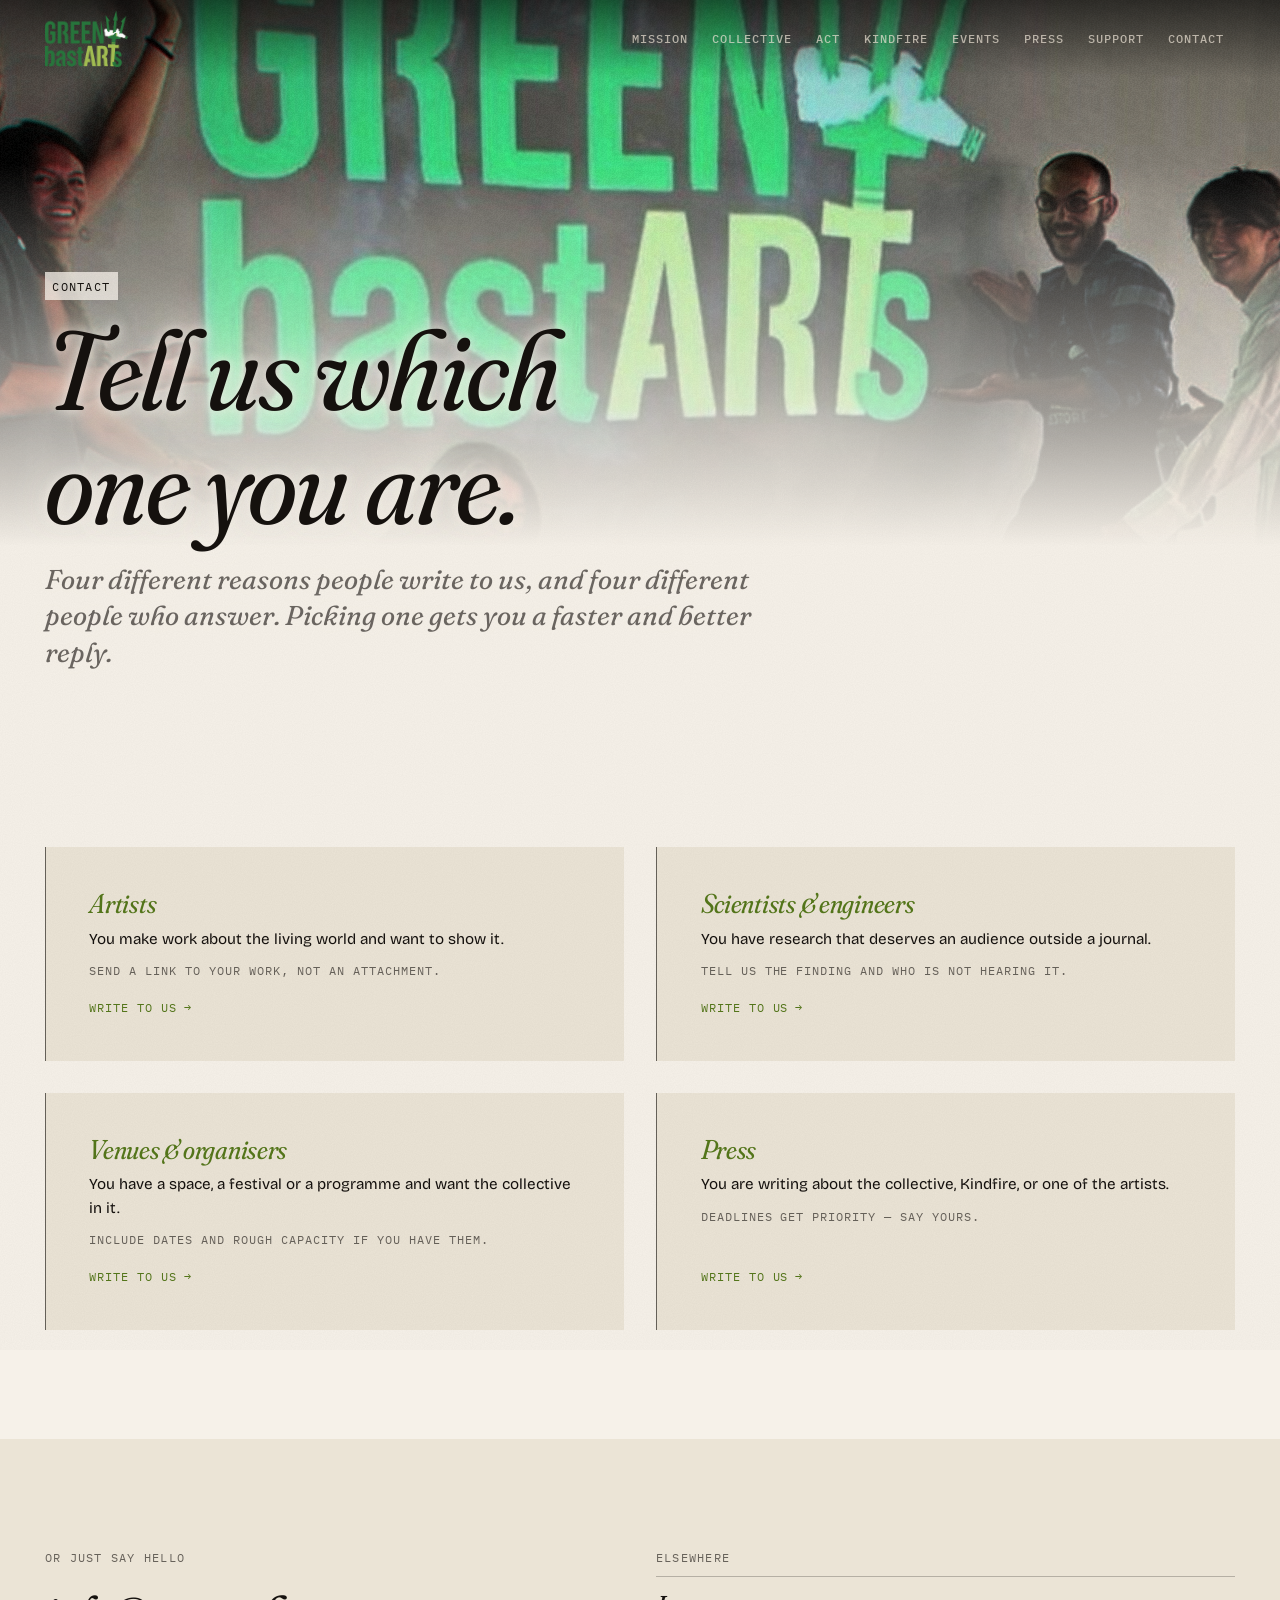
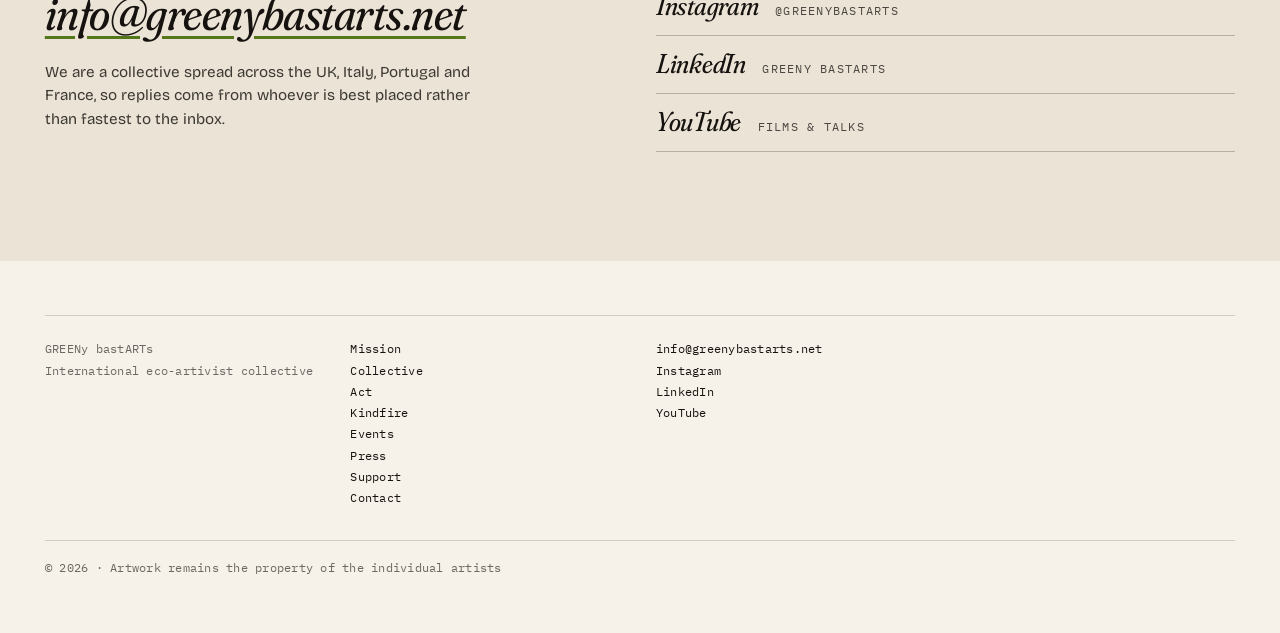
==== commit 9f69ef00: "Rebuild 2026-09-16 20:07" ====
--- a/contact/index.html
+++ b/contact/index.html
@@ -1,4 +1,4 @@
-<!DOCTYPE html><html lang="en-GB" class="no-js"> <head><meta name="robots" content="noindex, nofollow"><meta charset="utf-8"><script>document.documentElement.classList.remove('no-js');</script><meta name="viewport" content="width=device-width, initial-scale=1"><title>Contact — GREENy bastARTs</title><meta name="description" content="Get in touch with the GREENy bastARTs eco-artivist collective: artist submissions, research collaboration, venues, and press."><link rel="canonical" href="https://www.greenybastarts.net/contact/"><meta property="og:site_name" content="GREENy bastARTs"><meta property="og:title" content="Contact — GREENy bastARTs"><meta property="og:description" content="Get in touch with the GREENy bastARTs eco-artivist collective: artist submissions, research collaboration, venues, and press."><meta property="og:type" content="website"><meta property="og:image" content="/img/round-green-bastard.png"><meta name="twitter:card" content="summary_large_image"><link rel="icon" href="/img/round-green-bastard.png"><link rel="preconnect" href="https://fonts.googleapis.com"><link rel="preconnect" href="https://fonts.gstatic.com" crossorigin><link rel="stylesheet" href="https://fonts.googleapis.com/css2?family=Fraunces:ital,opsz,wght,SOFT,WONK@0,9..144,300..700,0..100,0..1;1,9..144,300..700,0..100,0..1&family=Bricolage+Grotesque:opsz,wdth,wght@12..96,75..100,300..700&family=IBM+Plex+Mono:wght@400;500&display=swap"><meta name="astro-view-transitions-enabled" content="true"><meta name="astro-view-transitions-fallback" content="animate"><script type="module" src="/_astro/ClientRouter.astro_astro_type_script_index_0_lang.CDGfc0hd.js"></script><link rel="stylesheet" href="/_astro/contact.BU_7U3_t.css">
+<!DOCTYPE html><html lang="en-GB" class="no-js"> <head><meta charset="utf-8"><script>document.documentElement.classList.remove('no-js');</script><meta name="viewport" content="width=device-width, initial-scale=1"><title>Contact — GREENy bastARTs</title><meta name="description" content="Get in touch with the GREENy bastARTs eco-artivist collective: artist submissions, research collaboration, venues, and press."><link rel="canonical" href="https://www.greenybastarts.net/contact/"><meta property="og:site_name" content="GREENy bastARTs"><meta property="og:title" content="Contact — GREENy bastARTs"><meta property="og:description" content="Get in touch with the GREENy bastARTs eco-artivist collective: artist submissions, research collaboration, venues, and press."><meta property="og:type" content="website"><meta property="og:image" content="/img/round-green-bastard.png"><meta name="twitter:card" content="summary_large_image"><link rel="icon" href="/img/round-green-bastard.png"><link rel="preconnect" href="https://fonts.googleapis.com"><link rel="preconnect" href="https://fonts.gstatic.com" crossorigin><link rel="stylesheet" href="https://fonts.googleapis.com/css2?family=Fraunces:ital,opsz,wght,SOFT,WONK@0,9..144,300..700,0..100,0..1;1,9..144,300..700,0..100,0..1&family=Bricolage+Grotesque:opsz,wdth,wght@12..96,75..100,300..700&family=IBM+Plex+Mono:wght@400;500&display=swap"><meta name="astro-view-transitions-enabled" content="true"><meta name="astro-view-transitions-fallback" content="animate"><script type="module" src="/_astro/ClientRouter.astro_astro_type_script_index_0_lang.CDGfc0hd.js"></script><link rel="stylesheet" href="/_astro/contact.BU_7U3_t.css">
 <style>.page-hero[data-astro-cid-s5hxusys]{min-height:82vh;display:flex;align-items:flex-end;background:linear-gradient(to bottom,transparent 22%,var(--ink) 74%);position:relative}.ph-video[data-astro-cid-s5hxusys]{position:absolute;inset:0;width:100%;height:100%;object-fit:cover;z-index:-1;background:#0d0b0a}.has-video[data-astro-cid-s5hxusys]{min-height:88vh}.has-video[data-astro-cid-s5hxusys] .ph-in[data-astro-cid-s5hxusys]{position:relative}@media(prefers-reduced-motion:reduce){.ph-video[data-astro-cid-s5hxusys]{display:none}}.page-hero[data-astro-cid-s5hxusys] .u-eyebrow[data-astro-cid-s5hxusys]{display:inline-block;padding:.35em .6em;background:color-mix(in srgb,var(--ink) 78%,transparent);color:var(--paper)}.ph-in[data-astro-cid-s5hxusys]{padding-bottom:clamp(2rem,1rem + 4vw,5rem)}.ph-title[data-astro-cid-s5hxusys]{font-size:var(--t-2xl);margin-top:.8rem;max-width:14ch;text-shadow:0 0 40px var(--ink),0 0 12px var(--ink)}.ph-lede[data-astro-cid-s5hxusys]{font-family:var(--serif);font-style:italic;font-variation-settings:"opsz" 40,"SOFT" 40,"WONK" 1;font-size:var(--t-md);line-height:1.35;margin-top:1.2rem;max-width:44ch;color:var(--mute);text-shadow:0 0 30px var(--ink),0 0 8px var(--ink)}
 .route-grid[data-astro-cid-uw5kdbxl]{list-style:none;padding:0;margin:0}.route-in[data-astro-cid-uw5kdbxl]{height:100%;background:var(--ink-2);border-left:var(--seam) solid var(--tide);display:flex;flex-direction:column;gap:.6rem;text-decoration:none;color:inherit;transition:border-color .3s ease,background .3s ease}.route-in[data-astro-cid-uw5kdbxl]:hover,.route-in[data-astro-cid-uw5kdbxl]:focus-visible{border-left-color:var(--lichen);background:var(--forest-deep)}.route-who[data-astro-cid-uw5kdbxl]{font-size:var(--t-md);color:var(--lichen)}.route-what[data-astro-cid-uw5kdbxl]{font-size:var(--t-sm);color:var(--pulp)}.route-note[data-astro-cid-uw5kdbxl]{color:var(--tide);letter-spacing:.08em;flex:1}.route-go[data-astro-cid-uw5kdbxl]{color:var(--lichen);display:inline-flex;align-items:center;gap:.5em;margin-top:.5rem}.route-in[data-astro-cid-uw5kdbxl]:hover .arw[data-astro-cid-uw5kdbxl]{transform:translate(4px)}.route-go[data-astro-cid-uw5kdbxl] .arw[data-astro-cid-uw5kdbxl]{transition:transform .24s ease}.reach[data-astro-cid-uw5kdbxl]{padding-block:var(--bay)}.reach-grid[data-astro-cid-uw5kdbxl]{gap:var(--gut);align-items:start}.reach-mail[data-astro-cid-uw5kdbxl]{font-size:var(--t-lg);word-break:break-word}.reach-a[data-astro-cid-uw5kdbxl]{color:inherit;text-decoration-color:var(--lichen);text-underline-offset:6px;text-decoration-thickness:3px}.reach-a[data-astro-cid-uw5kdbxl]:hover{color:var(--lichen)}.reach-note[data-astro-cid-uw5kdbxl]{color:color-mix(in srgb,var(--pulp) 82%,transparent);max-width:44ch;font-size:var(--t-sm)}.social[data-astro-cid-uw5kdbxl]{list-style:none;padding:0;margin:.6rem 0 0}.soc[data-astro-cid-uw5kdbxl]{display:flex;flex-wrap:wrap;align-items:baseline;gap:.2em .9em;padding:.9rem 0;border-top:var(--seam) solid color-mix(in srgb,var(--pulp) 25%,transparent);text-decoration:none;color:inherit}.social[data-astro-cid-uw5kdbxl] li[data-astro-cid-uw5kdbxl]:last-child .soc[data-astro-cid-uw5kdbxl]{border-bottom:var(--seam) solid color-mix(in srgb,var(--pulp) 25%,transparent)}.soc-n[data-astro-cid-uw5kdbxl]{font-size:var(--t-md)}.soc[data-astro-cid-uw5kdbxl]:hover .soc-n[data-astro-cid-uw5kdbxl]{color:var(--lichen)}.soc-h[data-astro-cid-uw5kdbxl]{color:color-mix(in srgb,var(--pulp) 75%,transparent);letter-spacing:.1em}
 </style></head> <body class> <canvas class="scene" id="scene" aria-hidden="true" data-astro-transition-persist="scene"></canvas> <div class="cursor" id="cursor" aria-hidden="true" data-astro-transition-persist="cursor"><span></span></div> <script type="module" src="/_astro/Scene.astro_astro_type_script_index_0_lang.OBQF2uPX.js"></script>  <a class="skip" href="#main">Skip to content</a> <header class="site-head" data-astro-transition-persist="head"> <div class="head-inner"> <a class="brand" href="/" aria-label="GREENy bastARTs — home"> <img src="/img/greeny-bastard.png" alt="" width="120" height="80"> </a> <button class="burger u-mono" type="button" aria-expanded="false" aria-controls="sitenav" data-burger> <span data-burger-label>Menu</span> </button> <nav class="site-nav" id="sitenav" aria-label="Main"> <ul> <li><a href="/what" data-nav>Mission</a></li><li><a href="/who" data-nav>Collective</a></li><li><a href="/how" data-nav>Act</a></li><li><a href="/kindfire" data-nav>Kindfire</a></li><li><a href="/events" data-nav>Events</a></li><li><a href="/press" data-nav>Press</a></li><li><a href="/shop" data-nav>Support</a></li><li><a href="/contact" data-nav aria-current="page">Contact</a></li> </ul> </nav> </div> </header> <main id="main" data-photo="/img/yes-2.jpg">  <section class="page-hero " data-astro-cid-s5hxusys>  <div class="shell ph-in" data-astro-cid-s5hxusys> <p class="u-eyebrow" data-astro-cid-s5hxusys>Contact</p> <h1 class="u-display ph-title" data-astro-cid-s5hxusys>Tell us which one you are.</h1> <p class="ph-lede" data-astro-cid-s5hxusys>Four different reasons people write to us, and four different people who answer. Picking one gets you a faster and better reply.</p>  </div> </section>  <section class="bay shell" data-astro-cid-uw5kdbxl> <ul class="tess route-grid" data-astro-cid-uw5kdbxl> <li class="f-6 route rv" data-astro-cid-uw5kdbxl> <a class="route-in pad" href="mailto:info@greenybastarts.net?subject=Artist%20submission" data-astro-cid-uw5kdbxl> <h2 class="u-display route-who" data-astro-cid-uw5kdbxl>Artists</h2> <p class="route-what" data-astro-cid-uw5kdbxl>You make work about the living world and want to show it.</p> <p class="route-note u-mono" data-astro-cid-uw5kdbxl>Send a link to your work, not an attachment.</p> <span class="route-go u-mono" data-astro-cid-uw5kdbxl>
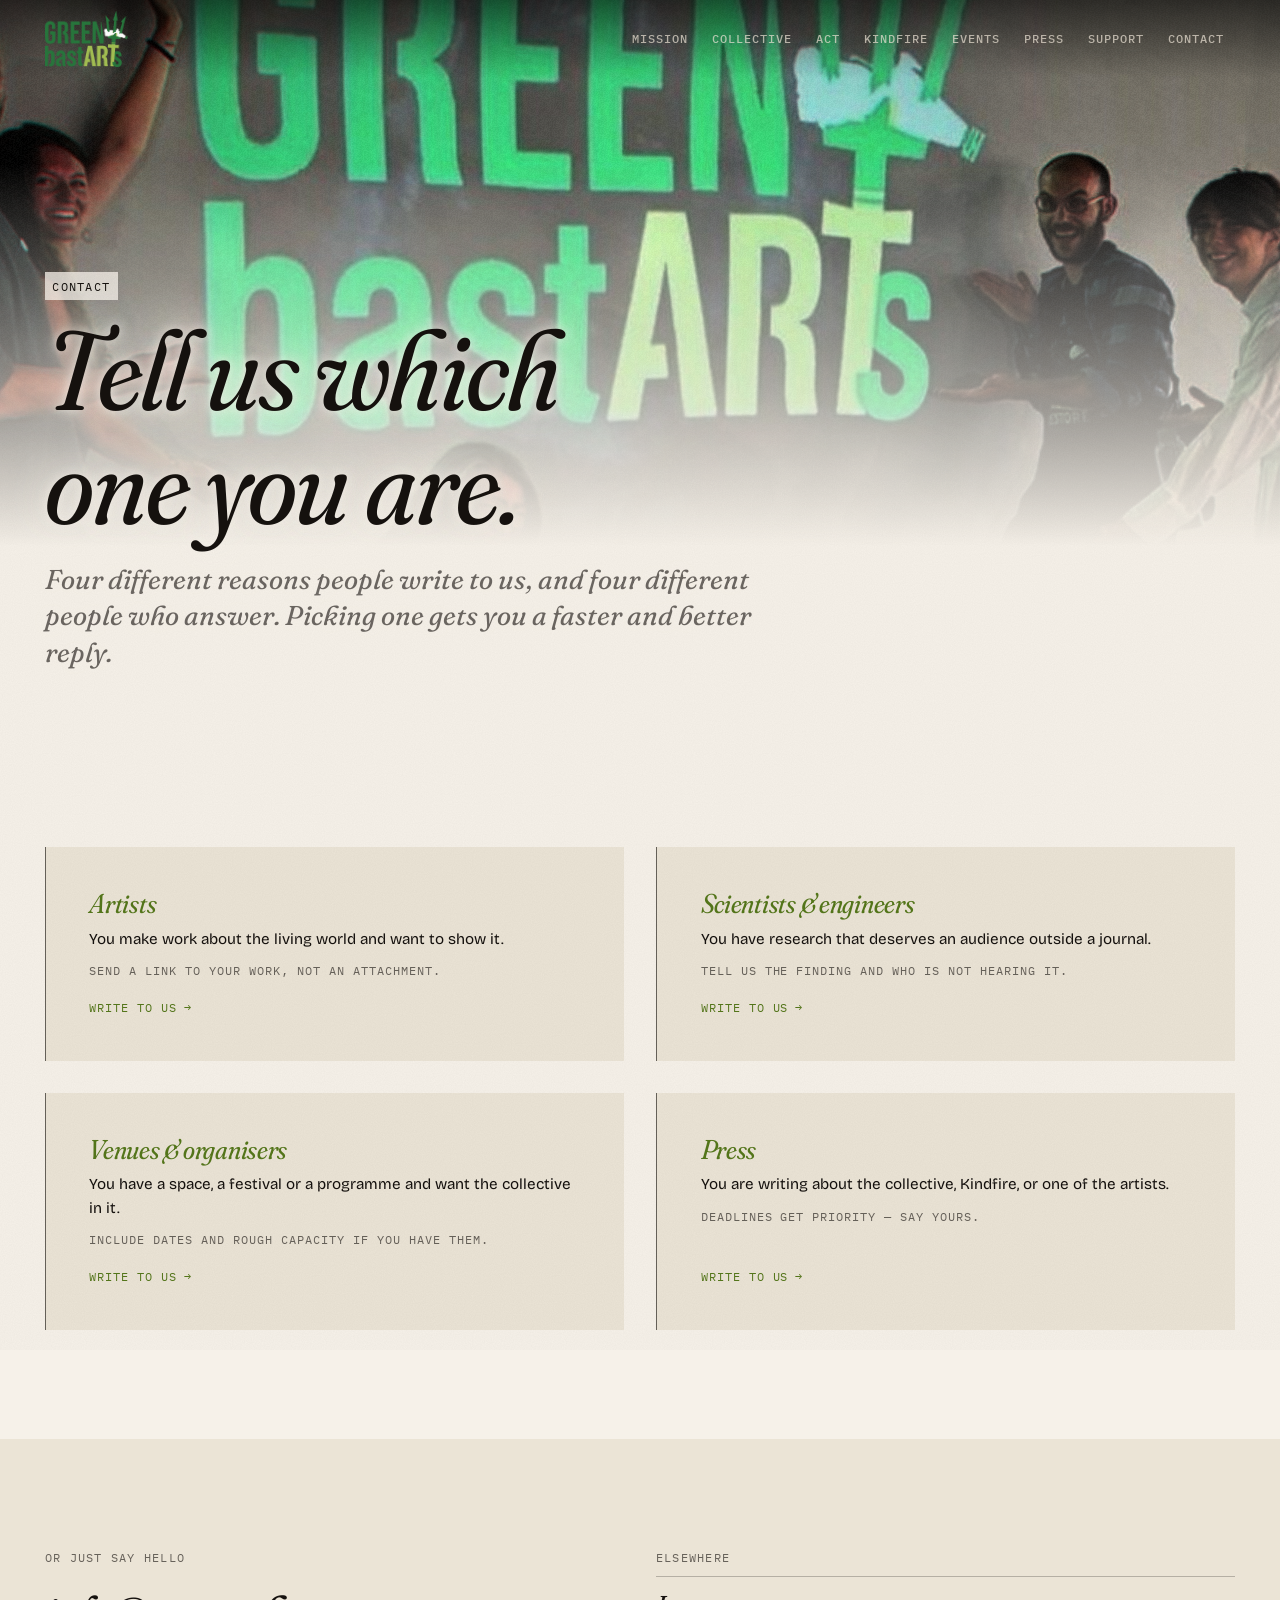
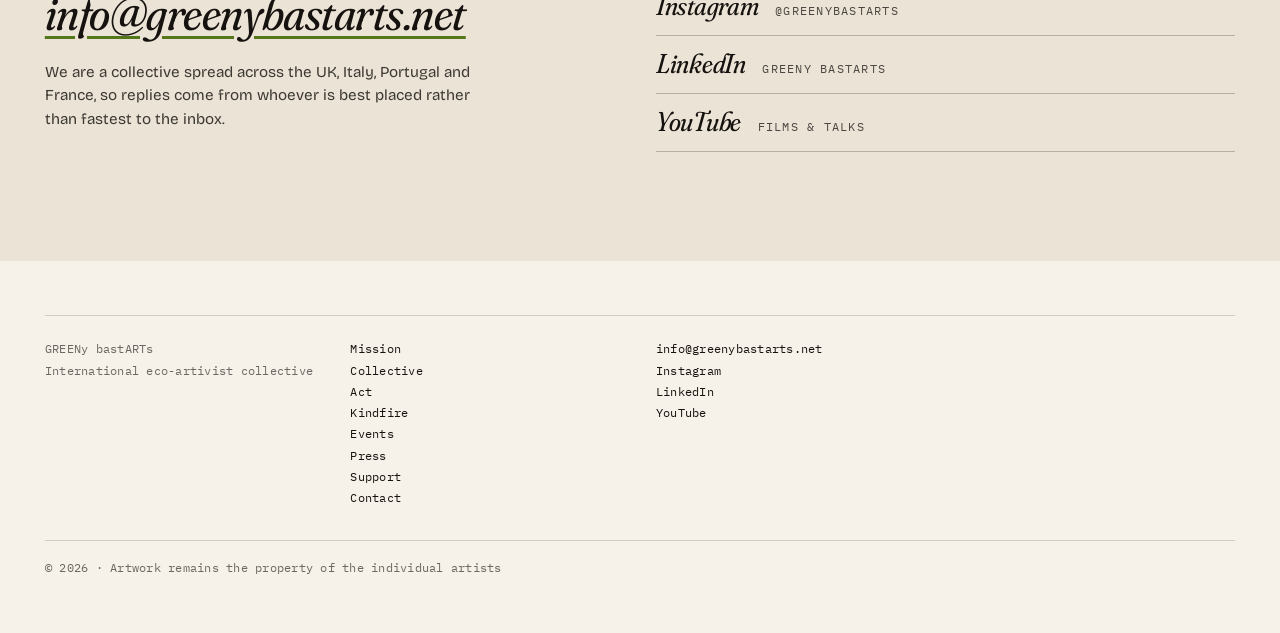
==== commit 6383df30: "Rebuild 2026-09-16 20:12" ====
--- a/contact/index.html
+++ b/contact/index.html
@@ -1,4 +1,4 @@
-<!DOCTYPE html><html lang="en-GB" class="no-js"> <head><meta charset="utf-8"><script>document.documentElement.classList.remove('no-js');</script><meta name="viewport" content="width=device-width, initial-scale=1"><title>Contact — GREENy bastARTs</title><meta name="description" content="Get in touch with the GREENy bastARTs eco-artivist collective: artist submissions, research collaboration, venues, and press."><link rel="canonical" href="https://www.greenybastarts.net/contact/"><meta property="og:site_name" content="GREENy bastARTs"><meta property="og:title" content="Contact — GREENy bastARTs"><meta property="og:description" content="Get in touch with the GREENy bastARTs eco-artivist collective: artist submissions, research collaboration, venues, and press."><meta property="og:type" content="website"><meta property="og:image" content="/img/round-green-bastard.png"><meta name="twitter:card" content="summary_large_image"><link rel="icon" href="/img/round-green-bastard.png"><link rel="preconnect" href="https://fonts.googleapis.com"><link rel="preconnect" href="https://fonts.gstatic.com" crossorigin><link rel="stylesheet" href="https://fonts.googleapis.com/css2?family=Fraunces:ital,opsz,wght,SOFT,WONK@0,9..144,300..700,0..100,0..1;1,9..144,300..700,0..100,0..1&family=Bricolage+Grotesque:opsz,wdth,wght@12..96,75..100,300..700&family=IBM+Plex+Mono:wght@400;500&display=swap"><meta name="astro-view-transitions-enabled" content="true"><meta name="astro-view-transitions-fallback" content="animate"><script type="module" src="/_astro/ClientRouter.astro_astro_type_script_index_0_lang.CDGfc0hd.js"></script><link rel="stylesheet" href="/_astro/contact.BU_7U3_t.css">
+<!DOCTYPE html><html lang="en-GB" class="no-js"> <head><meta charset="utf-8"><script>document.documentElement.classList.remove('no-js');</script><meta name="viewport" content="width=device-width, initial-scale=1"><title>Contact — GREENy bastARTs</title><meta name="description" content="Get in touch with the GREENy bastARTs eco-artivist collective: artist submissions, research collaboration, venues, and press."><link rel="canonical" href="https://www.greenybastarts.net/contact/"><meta property="og:site_name" content="GREENy bastARTs"><meta property="og:title" content="Contact — GREENy bastARTs"><meta property="og:description" content="Get in touch with the GREENy bastARTs eco-artivist collective: artist submissions, research collaboration, venues, and press."><meta property="og:type" content="website"><meta property="og:locale" content="en_GB"><meta property="og:url" content="https://www.greenybastarts.net/contact/"><meta property="og:image" content="https://www.greenybastarts.net/img/kf/weekend-01.jpg"><meta property="og:image:alt" content="The Red Rebel Brigade in the Kindfire projection room."><meta name="twitter:card" content="summary_large_image"><link rel="icon" href="/img/round-green-bastard.png"><script type="application/ld+json">{"@context":"https://schema.org","@type":"Organization","name":"GREENy bastARTs","url":"https://www.greenybastarts.net/","logo":"https://www.greenybastarts.net/img/round-green-bastard.png","image":"https://www.greenybastarts.net/img/kf/weekend-01.jpg","email":"info@greenybastarts.net","description":"International eco-artivist collective uniting artists, scientists, engineers and businesses for marine conservation and environmental action across Europe.","sameAs":["https://www.instagram.com/greenybastarts/","https://www.linkedin.com/company/greenybastarts/","https://www.youtube.com/channel/UC-2mrV_EYEUT1VHwZpwODZg"]}</script><link rel="preconnect" href="https://fonts.googleapis.com"><link rel="preconnect" href="https://fonts.gstatic.com" crossorigin><link rel="stylesheet" href="https://fonts.googleapis.com/css2?family=Fraunces:ital,opsz,wght,SOFT,WONK@0,9..144,300..700,0..100,0..1;1,9..144,300..700,0..100,0..1&family=Bricolage+Grotesque:opsz,wdth,wght@12..96,75..100,300..700&family=IBM+Plex+Mono:wght@400;500&display=swap"><meta name="astro-view-transitions-enabled" content="true"><meta name="astro-view-transitions-fallback" content="animate"><script type="module" src="/_astro/ClientRouter.astro_astro_type_script_index_0_lang.CDGfc0hd.js"></script><link rel="stylesheet" href="/_astro/contact.BU_7U3_t.css">
 <style>.page-hero[data-astro-cid-s5hxusys]{min-height:82vh;display:flex;align-items:flex-end;background:linear-gradient(to bottom,transparent 22%,var(--ink) 74%);position:relative}.ph-video[data-astro-cid-s5hxusys]{position:absolute;inset:0;width:100%;height:100%;object-fit:cover;z-index:-1;background:#0d0b0a}.has-video[data-astro-cid-s5hxusys]{min-height:88vh}.has-video[data-astro-cid-s5hxusys] .ph-in[data-astro-cid-s5hxusys]{position:relative}@media(prefers-reduced-motion:reduce){.ph-video[data-astro-cid-s5hxusys]{display:none}}.page-hero[data-astro-cid-s5hxusys] .u-eyebrow[data-astro-cid-s5hxusys]{display:inline-block;padding:.35em .6em;background:color-mix(in srgb,var(--ink) 78%,transparent);color:var(--paper)}.ph-in[data-astro-cid-s5hxusys]{padding-bottom:clamp(2rem,1rem + 4vw,5rem)}.ph-title[data-astro-cid-s5hxusys]{font-size:var(--t-2xl);margin-top:.8rem;max-width:14ch;text-shadow:0 0 40px var(--ink),0 0 12px var(--ink)}.ph-lede[data-astro-cid-s5hxusys]{font-family:var(--serif);font-style:italic;font-variation-settings:"opsz" 40,"SOFT" 40,"WONK" 1;font-size:var(--t-md);line-height:1.35;margin-top:1.2rem;max-width:44ch;color:var(--mute);text-shadow:0 0 30px var(--ink),0 0 8px var(--ink)}
 .route-grid[data-astro-cid-uw5kdbxl]{list-style:none;padding:0;margin:0}.route-in[data-astro-cid-uw5kdbxl]{height:100%;background:var(--ink-2);border-left:var(--seam) solid var(--tide);display:flex;flex-direction:column;gap:.6rem;text-decoration:none;color:inherit;transition:border-color .3s ease,background .3s ease}.route-in[data-astro-cid-uw5kdbxl]:hover,.route-in[data-astro-cid-uw5kdbxl]:focus-visible{border-left-color:var(--lichen);background:var(--forest-deep)}.route-who[data-astro-cid-uw5kdbxl]{font-size:var(--t-md);color:var(--lichen)}.route-what[data-astro-cid-uw5kdbxl]{font-size:var(--t-sm);color:var(--pulp)}.route-note[data-astro-cid-uw5kdbxl]{color:var(--tide);letter-spacing:.08em;flex:1}.route-go[data-astro-cid-uw5kdbxl]{color:var(--lichen);display:inline-flex;align-items:center;gap:.5em;margin-top:.5rem}.route-in[data-astro-cid-uw5kdbxl]:hover .arw[data-astro-cid-uw5kdbxl]{transform:translate(4px)}.route-go[data-astro-cid-uw5kdbxl] .arw[data-astro-cid-uw5kdbxl]{transition:transform .24s ease}.reach[data-astro-cid-uw5kdbxl]{padding-block:var(--bay)}.reach-grid[data-astro-cid-uw5kdbxl]{gap:var(--gut);align-items:start}.reach-mail[data-astro-cid-uw5kdbxl]{font-size:var(--t-lg);word-break:break-word}.reach-a[data-astro-cid-uw5kdbxl]{color:inherit;text-decoration-color:var(--lichen);text-underline-offset:6px;text-decoration-thickness:3px}.reach-a[data-astro-cid-uw5kdbxl]:hover{color:var(--lichen)}.reach-note[data-astro-cid-uw5kdbxl]{color:color-mix(in srgb,var(--pulp) 82%,transparent);max-width:44ch;font-size:var(--t-sm)}.social[data-astro-cid-uw5kdbxl]{list-style:none;padding:0;margin:.6rem 0 0}.soc[data-astro-cid-uw5kdbxl]{display:flex;flex-wrap:wrap;align-items:baseline;gap:.2em .9em;padding:.9rem 0;border-top:var(--seam) solid color-mix(in srgb,var(--pulp) 25%,transparent);text-decoration:none;color:inherit}.social[data-astro-cid-uw5kdbxl] li[data-astro-cid-uw5kdbxl]:last-child .soc[data-astro-cid-uw5kdbxl]{border-bottom:var(--seam) solid color-mix(in srgb,var(--pulp) 25%,transparent)}.soc-n[data-astro-cid-uw5kdbxl]{font-size:var(--t-md)}.soc[data-astro-cid-uw5kdbxl]:hover .soc-n[data-astro-cid-uw5kdbxl]{color:var(--lichen)}.soc-h[data-astro-cid-uw5kdbxl]{color:color-mix(in srgb,var(--pulp) 75%,transparent);letter-spacing:.1em}
 </style></head> <body class> <canvas class="scene" id="scene" aria-hidden="true" data-astro-transition-persist="scene"></canvas> <div class="cursor" id="cursor" aria-hidden="true" data-astro-transition-persist="cursor"><span></span></div> <script type="module" src="/_astro/Scene.astro_astro_type_script_index_0_lang.OBQF2uPX.js"></script>  <a class="skip" href="#main">Skip to content</a> <header class="site-head" data-astro-transition-persist="head"> <div class="head-inner"> <a class="brand" href="/" aria-label="GREENy bastARTs — home"> <img src="/img/greeny-bastard.png" alt="" width="120" height="80"> </a> <button class="burger u-mono" type="button" aria-expanded="false" aria-controls="sitenav" data-burger> <span data-burger-label>Menu</span> </button> <nav class="site-nav" id="sitenav" aria-label="Main"> <ul> <li><a href="/what" data-nav>Mission</a></li><li><a href="/who" data-nav>Collective</a></li><li><a href="/how" data-nav>Act</a></li><li><a href="/kindfire" data-nav>Kindfire</a></li><li><a href="/events" data-nav>Events</a></li><li><a href="/press" data-nav>Press</a></li><li><a href="/shop" data-nav>Support</a></li><li><a href="/contact" data-nav aria-current="page">Contact</a></li> </ul> </nav> </div> </header> <main id="main" data-photo="/img/yes-2.jpg">  <section class="page-hero " data-astro-cid-s5hxusys>  <div class="shell ph-in" data-astro-cid-s5hxusys> <p class="u-eyebrow" data-astro-cid-s5hxusys>Contact</p> <h1 class="u-display ph-title" data-astro-cid-s5hxusys>Tell us which one you are.</h1> <p class="ph-lede" data-astro-cid-s5hxusys>Four different reasons people write to us, and four different people who answer. Picking one gets you a faster and better reply.</p>  </div> </section>  <section class="bay shell" data-astro-cid-uw5kdbxl> <ul class="tess route-grid" data-astro-cid-uw5kdbxl> <li class="f-6 route rv" data-astro-cid-uw5kdbxl> <a class="route-in pad" href="mailto:info@greenybastarts.net?subject=Artist%20submission" data-astro-cid-uw5kdbxl> <h2 class="u-display route-who" data-astro-cid-uw5kdbxl>Artists</h2> <p class="route-what" data-astro-cid-uw5kdbxl>You make work about the living world and want to show it.</p> <p class="route-note u-mono" data-astro-cid-uw5kdbxl>Send a link to your work, not an attachment.</p> <span class="route-go u-mono" data-astro-cid-uw5kdbxl>
